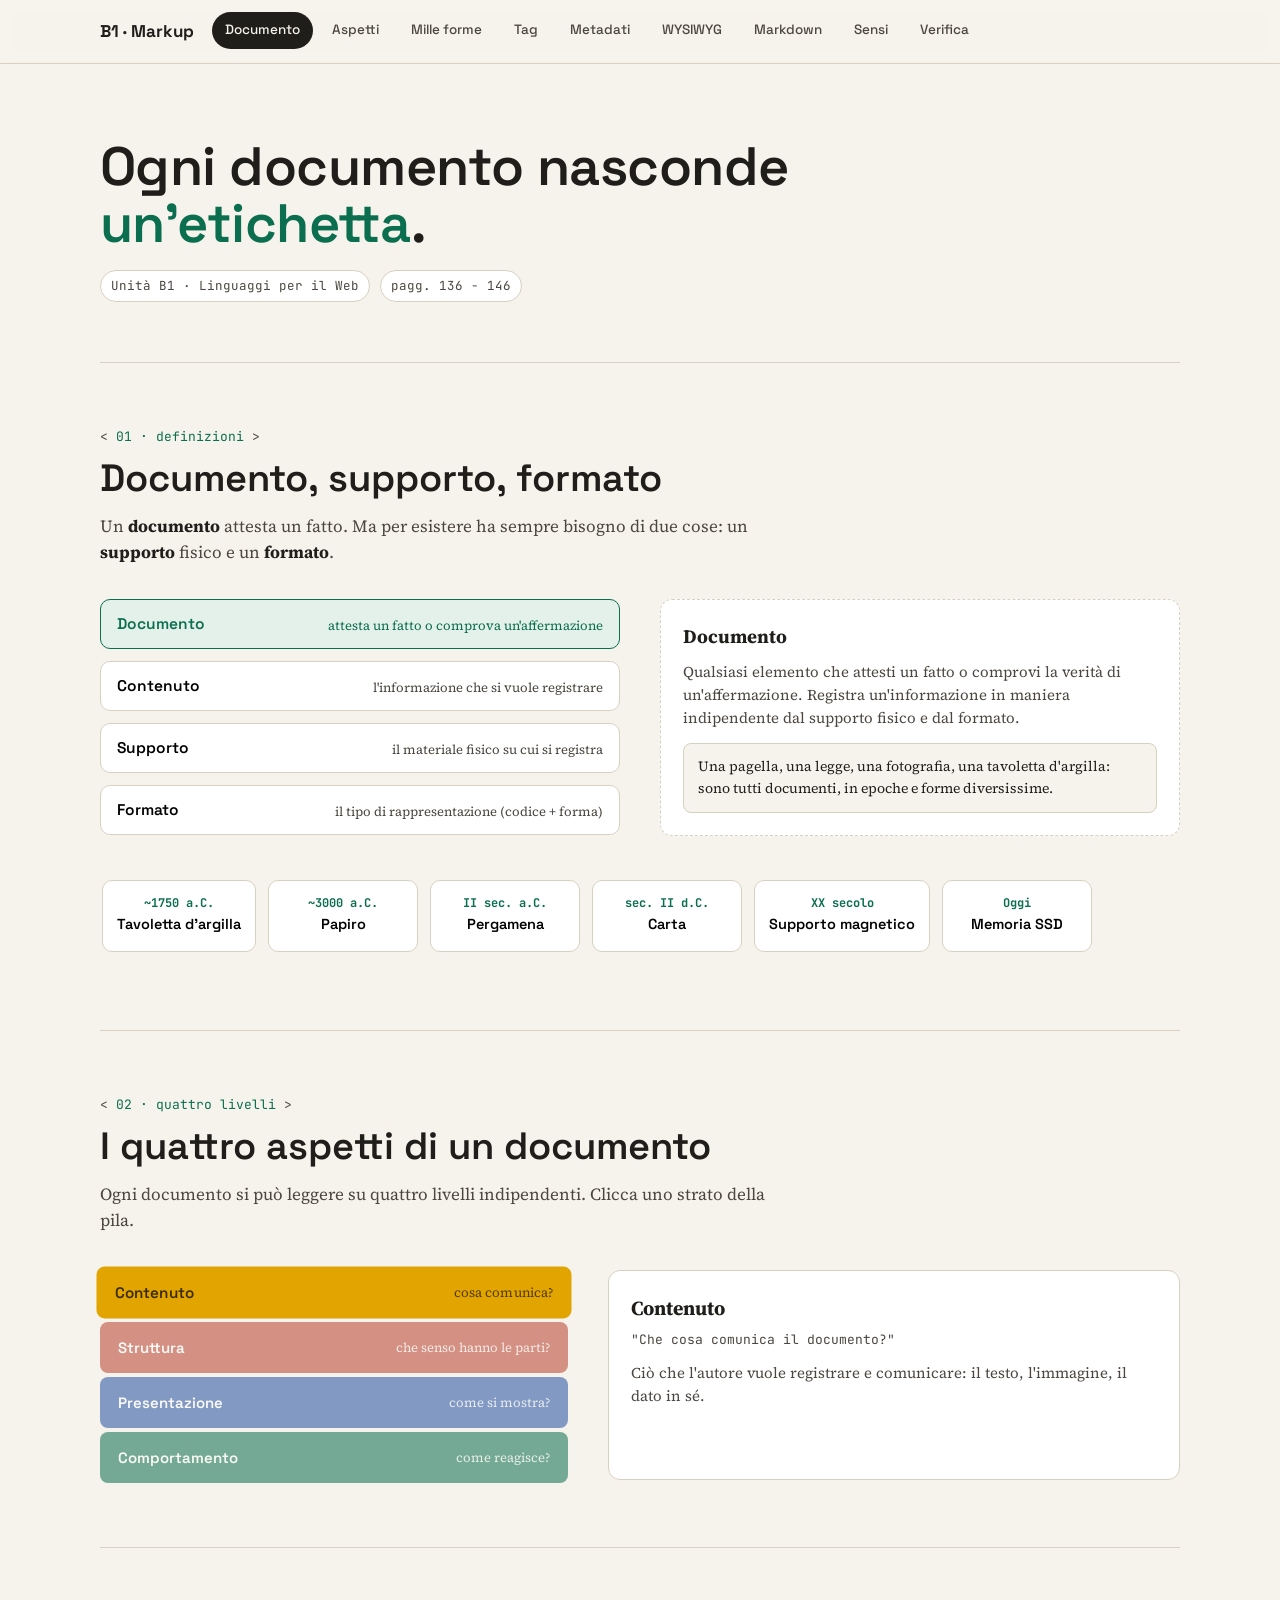
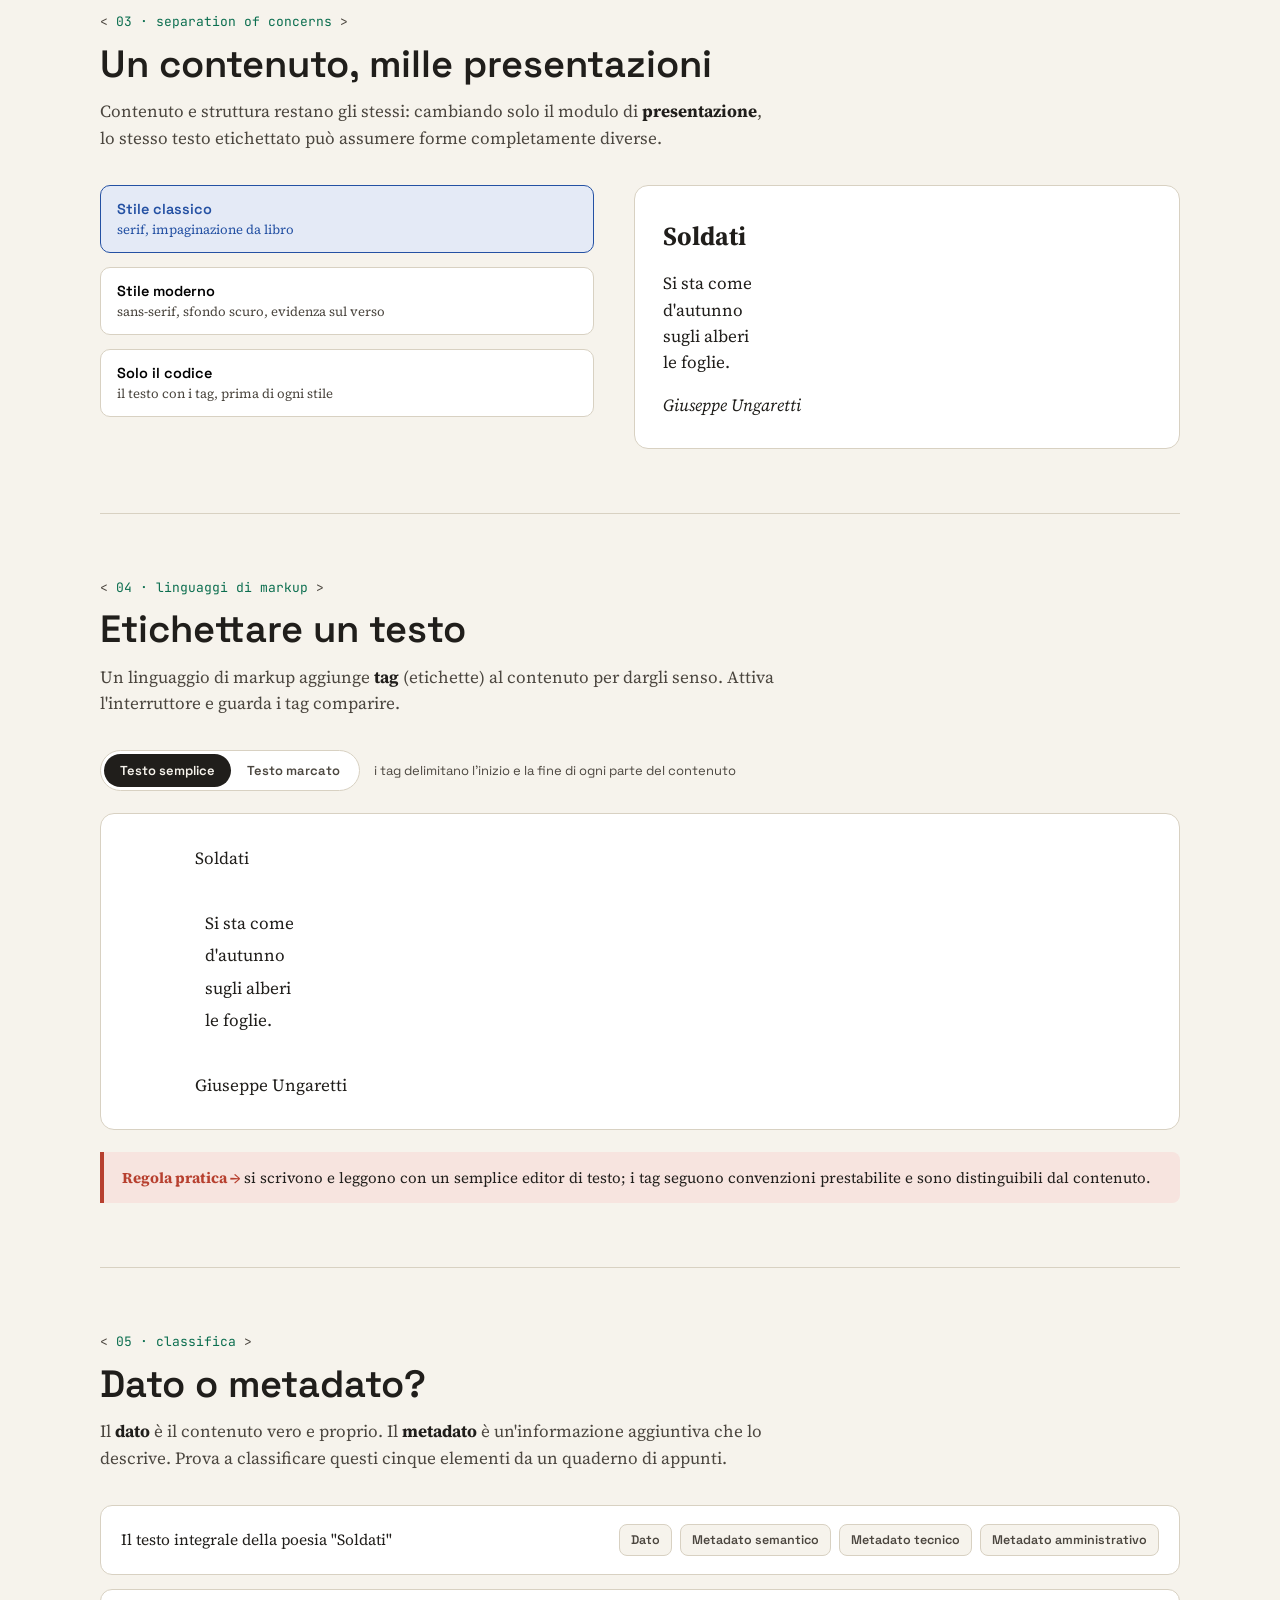
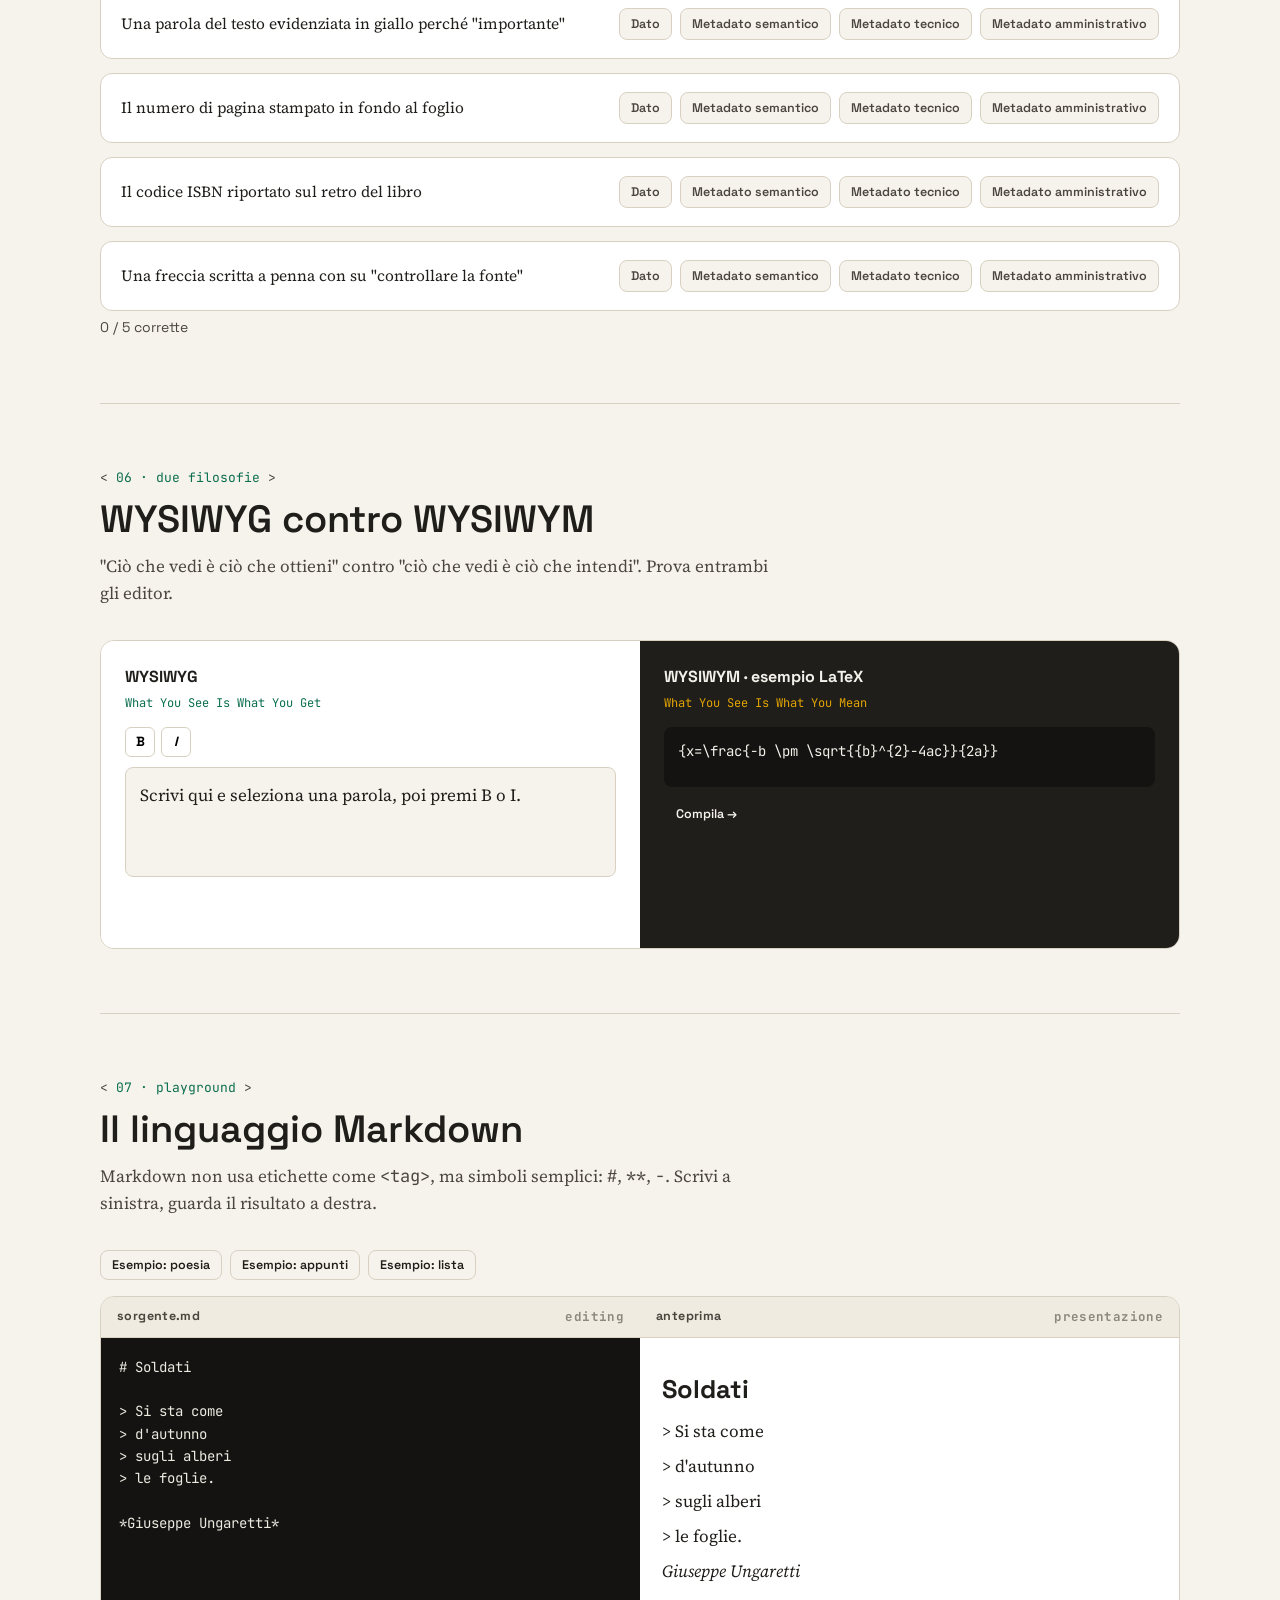
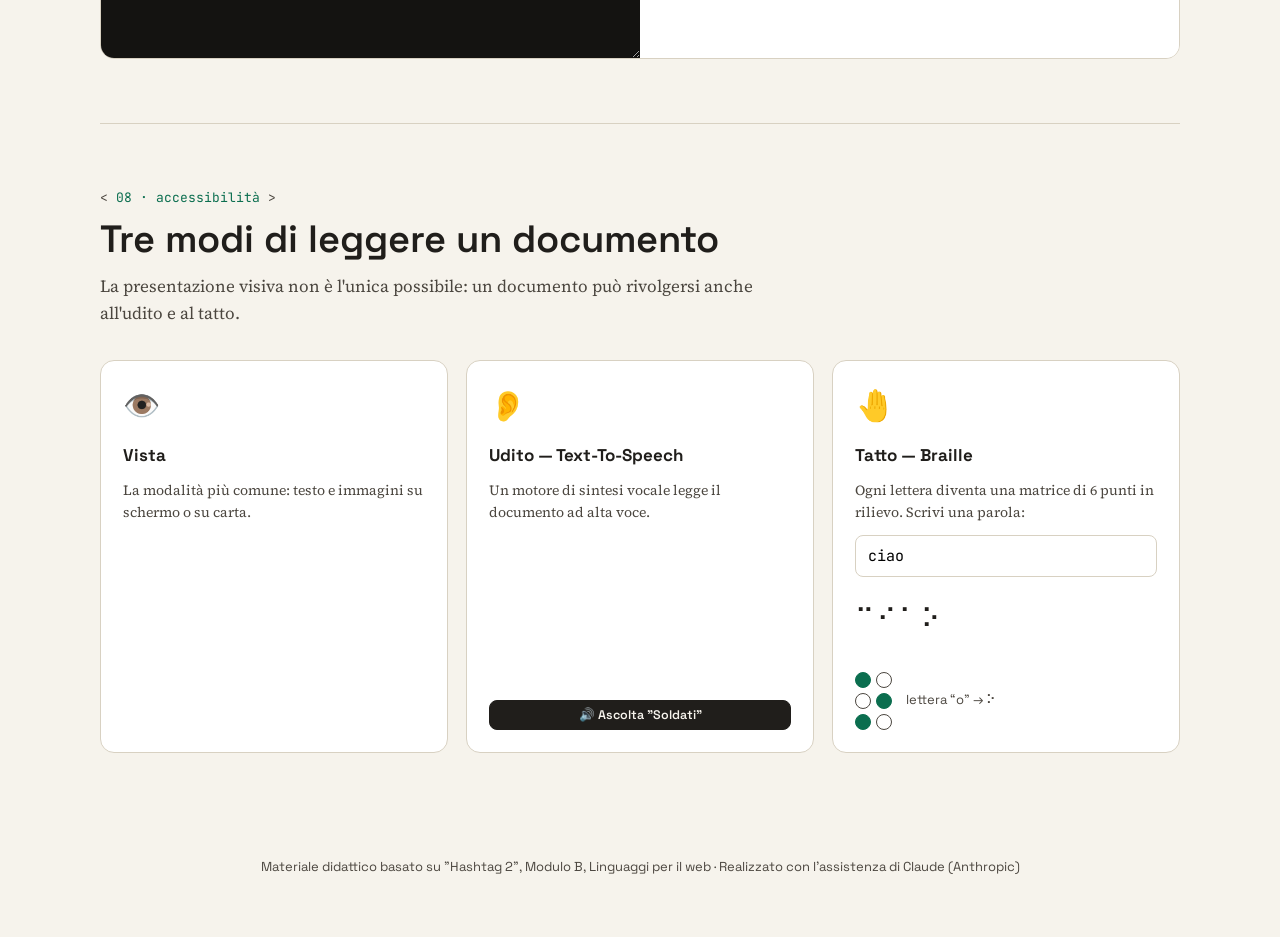
==== 01-documentiMarkup.html @ bb42d09e "Aggiunto index e pagina 2 di Francesca" ====
<!DOCTYPE html>
<html lang="it">

<head>
  <meta charset="UTF-8">
  <meta name="viewport" content="width=device-width, initial-scale=1">
  <title>Documenti e linguaggi di markup — Unità B1</title>
  <meta name="description" content="Percorso interattivo su documento, formato, markup, metadati e Markdown">
  <link rel="preconnect" href="https://fonts.googleapis.com">
  <link rel="preconnect" href="https://fonts.gstatic.com" crossorigin>
  <link
    href="https://fonts.googleapis.com/css2?family=Space+Grotesk:wght@400;500;600;700&family=Source+Serif+4:opsz,wght@8..60,400;8..60,500;8..60,600&family=JetBrains+Mono:wght@400;500;600;700&display=swap"
    rel="stylesheet">
  <style>
    :root {
      --paper: #F6F3EC;
      --paper-2: #EFEBE0;
      --ink: #201E1B;
      --ink-soft: #4B463F;
      --line: #D8D1C2;
      --tag: #0B6E4F;
      --tag-soft: #E4F0EA;
      --amber: #E2A400;
      --amber-soft: #FBF0CE;
      --brick: #B7402F;
      --brick-soft: #F7E4DF;
      --blue: #2451A3;
      --blue-soft: #E4EAF6;
      --radius: 10px;
      --serif: "Source Serif 4", Georgia, serif;
      --sans: "Space Grotesk", "Helvetica Neue", Arial, sans-serif;
      --mono: "JetBrains Mono", "Fira Code", ui-monospace, monospace;
    }

    * {
      box-sizing: border-box
    }

    html {
      scroll-behavior: smooth;
      scroll-padding-top: 76px
    }

    @media (prefers-reduced-motion: reduce) {
      html {
        scroll-behavior: auto
      }

      * {
        animation-duration: .001ms !important;
        transition-duration: .001ms !important
      }
    }

    body {
      margin: 0;
      background: var(--paper);
      color: var(--ink);
      font-family: var(--serif);
      font-size: 17px;
      line-height: 1.55;
      -webkit-font-smoothing: antialiased;
    }

    ::selection {
      background: var(--amber-soft);
      color: var(--ink)
    }

    a {
      color: var(--tag)
    }

    h1,
    h2,
    h3,
    .sans {
      font-family: var(--sans)
    }

    code,
    .mono,
    .tagchip {
      font-family: var(--mono)
    }

    img {
      max-width: 100%
    }

    .skip-link {
      position: absolute;
      left: -999px;
      top: 0;
      background: var(--ink);
      color: var(--paper);
      padding: 10px 16px;
      z-index: 200
    }

    .skip-link:focus {
      left: 8px;
      top: 8px
    }

    :focus-visible {
      outline: 3px solid var(--tag);
      outline-offset: 2px
    }

    /* ---------- TOPBAR ---------- */
    header.top {
      position: sticky;
      top: 0;
      z-index: 100;
      background: rgba(246, 243, 236, .92);
      backdrop-filter: blur(6px);
      border-bottom: 1px solid var(--line);
    }

    .top-inner {
      max-width: 1120px;
      margin: 0 auto;
      padding: 12px 20px;
      display: flex;
      align-items: center;
      gap: 18px;
    }

    .brand {
      font-family: var(--sans);
      font-weight: 700;
      font-size: 17px;
      display: flex;
      align-items: center;
      gap: 8px;
      white-space: nowrap;
      color: var(--ink);
      text-decoration: none;
    }

    .brand .brk {
      color: var(--tag);
      font-family: var(--mono)
    }

    nav.pillnav {
      display: flex;
      gap: 6px;
      overflow-x: auto;
      scrollbar-width: none;
      padding-bottom: 2px
    }

    nav.pillnav::-webkit-scrollbar {
      display: none
    }

    nav.pillnav a {
      font-family: var(--sans);
      font-size: 13.5px;
      font-weight: 500;
      text-decoration: none;
      color: var(--ink-soft);
      padding: 7px 12px;
      border-radius: 999px;
      white-space: nowrap;
      border: 1px solid transparent;
      transition: background .15s, color .15s, border-color .15s;
    }

    nav.pillnav a:hover {
      background: var(--paper-2)
    }

    nav.pillnav a.active {
      background: var(--ink);
      color: var(--paper)
    }

    /* ---------- LAYOUT ---------- */
    main {
      max-width: 1120px;
      margin: 0 auto;
      padding: 0 20px
    }

    section {
      padding: 64px 0;
      border-bottom: 1px solid var(--line)
    }

    section:last-of-type {
      border-bottom: none
    }

    .section-head {
      max-width: 680px;
      margin-bottom: 34px
    }

    .kicker {
      font-family: var(--mono);
      font-size: 13px;
      color: var(--tag);
      display: flex;
      align-items: center;
      gap: 8px;
      margin-bottom: 10px;
    }

    .kicker::before {
      content: "<";
      color: var(--ink-soft)
    }

    .kicker::after {
      content: ">";
      color: var(--ink-soft)
    }

    h2 {
      font-size: clamp(28px, 4vw, 38px);
      margin: 0 0 12px;
      line-height: 1.15;
      font-weight: 600
    }

    .lead {
      font-size: 17px;
      color: var(--ink-soft);
      margin: 0
    }

    .lead strong {
      color: var(--ink)
    }

    /* ---------- HERO ---------- */
    .hero {
      padding: 74px 0 60px;
      position: relative
    }

    .hero-grid {
      display: grid;
      grid-template-columns: 3.15fr .85fr;
      gap: 44px;
      align-items: center
    }

    @media (max-width:860px) {
      .hero-grid {
        grid-template-columns: 1fr
      }
    }

    .hero h1 {
      font-size: clamp(34px, 5.4vw, 54px);
      line-height: 1.06;
      margin: 0 0 18px;
      font-weight: 600;
      letter-spacing: -.01em;
    }

    .hero h1 .accent {
      color: var(--tag)
    }

    .hero p.sub {
      font-size: 18px;
      color: var(--ink-soft);
      max-width: 46ch;
      margin: 0 0 26px
    }

    .hero .meta {
      display: flex;
      gap: 10px;
      flex-wrap: wrap;
      font-family: var(--mono);
      font-size: 12.5px;
      color: var(--ink-soft)
    }

    .hero .meta span {
      border: 1px solid var(--line);
      padding: 5px 10px;
      border-radius: 999px;
      background: #fff
    }

    .tagviz {
      background: var(--ink);
      border-radius: 16px;
      padding: 26px 24px;
      color: #F4F1EA;
      font-family: var(--mono);
      font-size: 14.5px;
      box-shadow: 0 18px 40px -22px rgba(20, 18, 15, .55);
    }

    .tagviz .win {
      display: flex;
      gap: 6px;
      margin-bottom: 16px
    }

    .tagviz .win i {
      width: 10px;
      height: 10px;
      border-radius: 50%;
      display: block;
      background: #5b564c
    }

    .tagviz pre {
      margin: 0;
      white-space: pre-wrap;
      line-height: 1.7
    }

    .tagviz .t {
      color: #7FD4A8
    }

    .tagviz .a {
      color: #E8C46A
    }

    .tagviz .s {
      color: #F4F1EA
    }

    .tagviz .c {
      color: #8FAEE0
    }

    /* ---------- CARD BASICS ---------- */
    .card {
      background: #fff;
      border: 1px solid var(--line);
      border-radius: var(--radius);
      padding: 20px;
    }

    .btn {
      font-family: var(--sans);
      font-weight: 600;
      font-size: 14px;
      cursor: pointer;
      border: 1px solid var(--ink);
      background: var(--ink);
      color: var(--paper);
      padding: 9px 16px;
      border-radius: 8px;
      transition: transform .12s, background .15s;
    }

    .btn:hover {
      background: #3a352d
    }

    .btn:active {
      transform: translateY(1px)
    }

    .btn.ghost {
      background: transparent;
      color: var(--ink);
      border-color: var(--line)
    }

    .btn.ghost:hover {
      border-color: var(--ink)
    }

    .btn.small {
      padding: 6px 11px;
      font-size: 12.5px
    }

    .btn[disabled] {
      opacity: .45;
      cursor: default
    }

    .pill-toggle {
      display: inline-flex;
      border: 1px solid var(--line);
      border-radius: 999px;
      padding: 3px;
      background: #fff
    }

    .pill-toggle button {
      font-family: var(--sans);
      font-weight: 600;
      font-size: 13px;
      border: none;
      background: transparent;
      padding: 8px 16px;
      border-radius: 999px;
      cursor: pointer;
      color: var(--ink-soft);
    }

    .pill-toggle button.active {
      background: var(--ink);
      color: var(--paper)
    }

    .tagchip {
      display: inline-block;
      font-size: 12.5px;
      padding: 2px 7px;
      border-radius: 5px;
      background: var(--tag-soft);
      color: var(--tag);
      font-weight: 600;
      border: 1px solid #cdeada;
    }

    .note-callout {
      border-left: 4px solid var(--brick);
      background: var(--brick-soft);
      padding: 14px 18px;
      border-radius: 0 8px 8px 0;
      font-size: 15px;
    }

    .note-callout strong {
      color: var(--brick)
    }

    /* ===================== SEZIONE 1: documento ===================== */
    .doc-diagram {
      display: grid;
      grid-template-columns: 1fr 1fr;
      gap: 40px;
      align-items: start
    }

    @media (max-width:800px) {
      .doc-diagram {
        grid-template-columns: 1fr
      }
    }

    .doc-nodes {
      display: flex;
      flex-direction: column;
      gap: 12px
    }

    .doc-node {
      text-align: left;
      width: 100%;
      cursor: pointer;
      font-family: var(--sans);
      font-weight: 600;
      font-size: 15.5px;
      border: 1.5px solid var(--line);
      background: #fff;
      border-radius: 10px;
      padding: 14px 16px;
      display: flex;
      align-items: center;
      justify-content: space-between;
      transition: border-color .15s, background .15s;
    }

    .doc-node:hover {
      border-color: var(--ink)
    }

    .doc-node.active {
      border-color: var(--tag);
      background: var(--tag-soft);
      color: var(--tag)
    }

    .doc-node small {
      display: block;
      font-family: var(--serif);
      font-weight: 400;
      color: var(--ink-soft);
      font-size: 13px;
      margin-top: 3px
    }

    .doc-node.active small {
      color: var(--tag)
    }

    .doc-detail {
      border: 1px dashed var(--line);
      border-radius: 12px;
      padding: 22px;
      min-height: 230px;
      background: #fff;
    }

    .doc-detail h4 {
      margin: 0 0 8px;
      font-size: 19px
    }

    .doc-detail p {
      margin: 0 0 10px;
      color: var(--ink-soft);
      font-size: 15px
    }

    .doc-detail .example {
      margin-top: 14px;
      padding: 12px 14px;
      background: var(--paper);
      border-radius: 8px;
      font-size: 14px;
      border: 1px solid var(--line);
    }

    .timeline {
      display: flex;
      gap: 12px;
      overflow-x: auto;
      padding: 6px 2px 14px;
      margin-top: 38px
    }

    .timeline::-webkit-scrollbar {
      height: 6px
    }

    .timeline::-webkit-scrollbar-thumb {
      background: var(--line);
      border-radius: 6px
    }

    .tl-card {
      min-width: 150px;
      flex: 0 0 auto;
      border: 1px solid var(--line);
      border-radius: 10px;
      padding: 14px;
      background: #fff;
      cursor: pointer;
      transition: transform .15s, border-color .15s;
    }

    .tl-card:hover {
      transform: translateY(-3px);
      border-color: var(--tag)
    }

    .tl-card .yr {
      font-family: var(--mono);
      font-size: 12px;
      color: var(--tag);
      font-weight: 700
    }

    .tl-card .nm {
      font-family: var(--sans);
      font-weight: 600;
      font-size: 14.5px;
      margin: 4px 0
    }

    .tl-fact {
      margin-top: 12px;
      padding: 14px 16px;
      border-radius: 8px;
      background: var(--amber-soft);
      font-size: 14.5px;
      display: none;
    }

    .tl-fact.show {
      display: block
    }

    /* ===================== SEZIONE 2: aspetti (cylinder) ===================== */
    .aspects-wrap {
      display: grid;
      grid-template-columns: .9fr 1.1fr;
      gap: 40px;
      align-items: center
    }

    @media (max-width:800px) {
      .aspects-wrap {
        grid-template-columns: 1fr
      }
    }

    .stack {
      display: flex;
      flex-direction: column-reverse;
      gap: 4px
    }

    .layer {
      border: none;
      width: 100%;
      text-align: left;
      cursor: pointer;
      border-radius: 8px;
      padding: 16px 18px;
      font-family: var(--sans);
      font-weight: 600;
      font-size: 15px;
      color: #fff;
      display: flex;
      justify-content: space-between;
      align-items: center;
      transition: filter .15s, transform .15s;
      opacity: .55;
    }

    .layer:hover {
      filter: brightness(1.08)
    }

    .layer.active {
      opacity: 1;
      transform: scale(1.015)
    }

    .layer span.q {
      font-family: var(--serif);
      font-weight: 400;
      font-size: 13px;
      opacity: .85
    }

    .layer[data-l="contenuto"] {
      background: var(--amber);
      color: #3a2c00
    }

    .layer[data-l="struttura"] {
      background: var(--brick)
    }

    .layer[data-l="presentazione"] {
      background: var(--blue)
    }

    .layer[data-l="comportamento"] {
      background: var(--tag)
    }

    .aspect-detail {
      border: 1px solid var(--line);
      border-radius: 12px;
      padding: 22px;
      background: #fff;
      min-height: 210px
    }

    .aspect-detail h4 {
      margin: 0 0 6px;
      font-size: 20px
    }

    .aspect-detail .q-big {
      font-family: var(--mono);
      font-size: 13px;
      color: var(--ink-soft);
      margin-bottom: 10px
    }

    .aspect-detail p {
      color: var(--ink-soft);
      font-size: 15px;
      margin: 0
    }

    /* ===================== SEZIONE 3: una forma, mille presentazioni ===================== */
    .stage {
      display: grid;
      grid-template-columns: .95fr 1.05fr;
      gap: 40px
    }

    @media (max-width:800px) {
      .stage {
        grid-template-columns: 1fr
      }
    }

    .stage-controls {
      display: flex;
      flex-direction: column;
      gap: 14px
    }

    .style-btn {
      text-align: left;
      border: 1.5px solid var(--line);
      background: #fff;
      border-radius: 10px;
      padding: 14px 16px;
      cursor: pointer;
      font-family: var(--sans);
      font-weight: 600;
      font-size: 14.5px;
    }

    .style-btn small {
      display: block;
      font-family: var(--serif);
      font-weight: 400;
      color: var(--ink-soft);
      margin-top: 3px;
      font-size: 13px
    }

    .style-btn.active {
      border-color: var(--blue);
      background: var(--blue-soft);
      color: var(--blue)
    }

    .style-btn.active small {
      color: var(--blue)
    }

    .poem-frame {
      border: 1px solid var(--line);
      border-radius: 14px;
      padding: 30px 28px;
      background: #fff;
      min-height: 260px;
      display: flex;
      flex-direction: column;
      justify-content: center;
      transition: background .25s, color .25s;
    }

    .poem-frame .ttl {
      font-weight: 700;
      margin-bottom: 14px
    }

    .poem-frame .vs {
      margin: 0
    }

    .poem-frame .aut {
      margin-top: 16px;
      font-style: italic
    }

    /* stile classico */
    .pf-classico {
      font-family: var(--serif)
    }

    .pf-classico .ttl {
      font-size: 26px
    }

    .pf-classico .vs {
      font-size: 17px
    }

    /* stile moderno */
    .pf-moderno {
      font-family: var(--sans);
      background: var(--ink) !important;
      color: #F4F1EA
    }

    .pf-moderno .ttl {
      font-size: 15px;
      letter-spacing: .14em;
      color: var(--amber)
    }

    .pf-moderno .vs {
      font-size: 22px;
      font-weight: 500;
      line-height: 1.5
    }

    .pf-moderno .aut {
      color: #b9b3a4;
      font-style: normal;
      font-size: 13px
    }

    /* stile marcato (codice) */
    .pf-codice {
      font-family: var(--mono);
      font-size: 14px;
      background: var(--tag-soft) !important;
      color: var(--ink)
    }

    .pf-codice .tagname {
      color: var(--tag);
      font-weight: 700
    }

    /* ===================== SEZIONE 4: markup ===================== */
    .markup-lab {
      display: grid;
      grid-template-columns: 1fr;
      gap: 22px
    }

    .markup-toolbar {
      display: flex;
      align-items: center;
      gap: 14px;
      flex-wrap: wrap
    }

    .poemtext {
      border: 1px solid var(--line);
      border-radius: 14px;
      padding: 28px 30px;
      background: #fff;
      font-size: 17px
    }

    .poemtext .line {
      padding: 3px 0;
      position: relative
    }

    .poemtext .tagpair {
      color: var(--tag);
      font-family: var(--mono);
      font-size: 13px;
      opacity: 0;
      transition: opacity .2s
    }

    .markup-lab.tagged .poemtext .tagpair {
      opacity: 1
    }

    .poemtext .line-content {
      display: inline
    }

    .hint {
      font-size: 13px;
      color: var(--ink-soft);
      font-family: var(--sans)
    }

    /* ===================== SEZIONE 5: dati/metadati sort ===================== */
    .sort-grid {
      display: grid;
      grid-template-columns: 1fr;
      gap: 14px
    }

    .sort-card {
      border: 1px solid var(--line);
      border-radius: 12px;
      padding: 18px 20px;
      background: #fff;
      display: grid;
      grid-template-columns: 1fr auto;
      gap: 16px;
      align-items: center;
    }

    @media (max-width:680px) {
      .sort-card {
        grid-template-columns: 1fr
      }
    }

    .sort-card .txt {
      font-size: 15.5px
    }

    .sort-card .opts {
      display: flex;
      gap: 8px;
      flex-wrap: wrap
    }

    .opt-btn {
      font-family: var(--sans);
      font-size: 12.5px;
      font-weight: 600;
      border: 1px solid var(--line);
      background: var(--paper);
      padding: 7px 11px;
      border-radius: 8px;
      cursor: pointer;
      color: var(--ink-soft);
    }

    .opt-btn:hover {
      border-color: var(--ink);
      color: var(--ink)
    }

    .sort-card .fb {
      grid-column: 1/-1;
      font-size: 13.5px;
      padding: 10px 12px;
      border-radius: 8px;
      display: none;
      font-family: var(--sans)
    }

    .sort-card .fb.show {
      display: block
    }

    .fb.correct {
      background: var(--tag-soft);
      color: var(--tag)
    }

    .fb.wrong {
      background: var(--brick-soft);
      color: var(--brick)
    }

    .score-line {
      font-family: var(--sans);
      font-size: 14px;
      color: var(--ink-soft);
      margin-top: 6px
    }

    /* ===================== SEZIONE 6: wysiwyg/wysiwym ===================== */
    .compare {
      display: grid;
      grid-template-columns: 1fr 1fr;
      gap: 0;
      border: 1px solid var(--line);
      border-radius: 14px;
      overflow: hidden
    }

    @media (max-width:760px) {
      .compare {
        grid-template-columns: 1fr
      }
    }

    .cmp-col {
      padding: 24px
    }

    .cmp-col.a {
      background: #fff
    }

    .cmp-col.b {
      background: var(--ink);
      color: #F4F1EA
    }

    .cmp-col h4 {
      font-family: var(--sans);
      margin: 0 0 4px;
      font-size: 16px
    }

    .cmp-col .tagline {
      font-family: var(--mono);
      font-size: 12px;
      color: var(--tag);
      margin-bottom: 14px
    }

    .cmp-col.b .tagline {
      color: var(--amber)
    }

    .wysiwyg-box {
      border: 1px solid var(--line);
      border-radius: 8px;
      padding: 14px;
      min-height: 110px;
      background: var(--paper)
    }

    .wysiwyg-toolbar {
      display: flex;
      gap: 6px;
      margin-bottom: 10px
    }

    .wysiwyg-toolbar button {
      width: 30px;
      height: 30px;
      border: 1px solid var(--line);
      background: #fff;
      border-radius: 6px;
      cursor: pointer;
      font-family: var(--sans);
      font-weight: 700
    }

    .latex-src {
      font-family: var(--mono);
      font-size: 14px;
      background: #141311;
      border-radius: 8px;
      padding: 14px;
      color: #F4F1EA;
      min-height: 60px;
    }

    .latex-out {
      margin-top: 14px;
      background: #fff;
      color: var(--ink);
      border-radius: 8px;
      padding: 22px;
      text-align: center;
      font-size: 22px;
      min-height: 64px;
      display: flex;
      align-items: center;
      justify-content: center;
      opacity: 0;
      transition: opacity .3s;
    }

    .latex-out.show {
      opacity: 1
    }

    .frac {
      display: inline-flex;
      flex-direction: column;
      vertical-align: middle;
      text-align: center;
      margin: 0 4px
    }

    .frac .num {
      border-bottom: 1.5px solid var(--ink);
      padding: 0 6px 2px
    }

    .frac .den {
      padding: 2px 6px 0
    }

    /* ===================== SEZIONE 7: markdown playground ===================== */
    .md-lab {
      display: grid;
      grid-template-columns: 1fr 1fr;
      gap: 0;
      border: 1px solid var(--line);
      border-radius: 14px;
      overflow: hidden
    }

    @media (max-width:800px) {
      .md-lab {
        grid-template-columns: 1fr
      }
    }

    .md-pane {
      display: flex;
      flex-direction: column
    }

    .md-pane-head {
      font-family: var(--sans);
      font-size: 12.5px;
      font-weight: 700;
      letter-spacing: .03em;
      padding: 10px 16px;
      border-bottom: 1px solid var(--line);
      background: var(--paper-2);
      color: var(--ink-soft);
      display: flex;
      justify-content: space-between;
      align-items: center;
    }

    #mdInput {
      border: none;
      resize: vertical;
      padding: 18px;
      font-family: var(--mono);
      font-size: 14px;
      line-height: 1.6;
      min-height: 320px;
      flex: 1;
      background: #141311;
      color: #EDEAE1;
      outline: none;
    }

    #mdOutput {
      padding: 20px 22px;
      overflow: auto;
      min-height: 320px;
      background: #fff
    }

    #mdOutput h1,
    #mdOutput h2,
    #mdOutput h3 {
      font-family: var(--sans);
      margin: .5em 0 .3em
    }

    #mdOutput p {
      margin: .5em 0
    }

    #mdOutput code {
      background: var(--tag-soft);
      color: var(--tag);
      padding: 1px 5px;
      border-radius: 4px;
      font-size: .9em
    }

    #mdOutput blockquote {
      border-left: 3px solid var(--amber);
      margin: .6em 0;
      padding: 2px 14px;
      color: var(--ink-soft);
      background: var(--amber-soft)
    }

    #mdOutput ul {
      padding-left: 22px
    }

    #mdOutput hr {
      border: none;
      border-top: 1px solid var(--line);
      margin: 1em 0
    }

    .md-presets {
      display: flex;
      gap: 8px;
      flex-wrap: wrap;
      margin-bottom: 16px
    }

    /* ===================== SEZIONE 8: sensi ===================== */
    .senses {
      display: grid;
      grid-template-columns: repeat(3, 1fr);
      gap: 18px
    }

    @media (max-width:800px) {
      .senses {
        grid-template-columns: 1fr
      }
    }

    .sense-card {
      border: 1px solid var(--line);
      border-radius: 14px;
      padding: 22px;
      background: #fff;
      display: flex;
      flex-direction: column;
      gap: 12px
    }

    .sense-card .icon {
      font-size: 30px
    }

    .sense-card h4 {
      margin: 0;
      font-family: var(--sans);
      font-size: 17px
    }

    .sense-card p {
      margin: 0;
      color: var(--ink-soft);
      font-size: 14px;
      flex: 1
    }

    #brailleInput {
      width: 100%;
      padding: 10px 12px;
      border: 1px solid var(--line);
      border-radius: 8px;
      font-family: var(--mono);
      font-size: 15px
    }

    .braille-out {
      font-size: 26px;
      letter-spacing: 3px;
      padding: 10px 0;
      min-height: 40px;
      word-break: break-all
    }

    .dotgrid {
      display: inline-grid;
      grid-template-columns: repeat(2, 16px);
      grid-template-rows: repeat(3, 16px);
      gap: 5px;
      vertical-align: middle
    }

    .dotgrid i {
      width: 16px;
      height: 16px;
      border-radius: 50%;
      border: 1.5px solid var(--ink-soft);
      display: block
    }

    .dotgrid i.on {
      background: var(--tag);
      border-color: var(--tag)
    }

    .braille-letterbox {
      display: flex;
      align-items: center;
      gap: 14px;
      margin-top: 10px;
      font-family: var(--sans);
      font-size: 13px;
      color: var(--ink-soft)
    }

    /* ===================== QUIZ ===================== */
    .quiz-card {
      border: 1px solid var(--line);
      border-radius: 12px;
      padding: 20px 22px;
      background: #fff;
      margin-bottom: 14px
    }

    .quiz-q {
      font-family: var(--sans);
      font-weight: 600;
      font-size: 15.5px;
      margin-bottom: 12px
    }

    .quiz-opts {
      display: flex;
      flex-direction: column;
      gap: 8px
    }

    .quiz-opt {
      text-align: left;
      border: 1px solid var(--line);
      background: var(--paper);
      border-radius: 8px;
      padding: 10px 14px;
      cursor: pointer;
      font-family: var(--serif);
      font-size: 15px;
    }

    .quiz-opt.correct {
      border-color: var(--tag);
      background: var(--tag-soft);
      color: var(--tag)
    }

    .quiz-opt.wrong {
      border-color: var(--brick);
      background: var(--brick-soft);
      color: var(--brick)
    }

    .quiz-opt[disabled] {
      cursor: default
    }

    .quiz-result {
      font-family: var(--sans);
      font-weight: 600;
      text-align: center;
      padding: 20px;
      font-size: 17px
    }

    footer {
      padding: 40px 20px 60px;
      text-align: center;
      font-family: var(--sans);
      font-size: 13px;
      color: var(--ink-soft)
    }

    footer a {
      color: var(--ink-soft)
    }

    .two-col-note {
      display: grid;
      grid-template-columns: 1fr 1fr;
      gap: 16px;
      margin-top: 20px
    }

    @media (max-width:700px) {
      .two-col-note {
        grid-template-columns: 1fr
      }
    }
  </style>
</head>

<body>
  <a href="#main" class="skip-link">Vai al contenuto</a>

  <header class="top">
    <div class="top-inner">
      <a class="brand" href="#top"> B1 · Markup</a>
      <nav class="pillnav" id="pillnav" aria-label="Sezioni">
        <a href="#documento">Documento</a>
        <a href="#aspetti">Aspetti</a>
        <a href="#forme">Mille forme</a>
        <a href="#tag">Tag</a>
        <a href="#metadati">Metadati</a>
        <a href="#wysiwyg">WYSIWYG</a>
        <a href="#markdown">Markdown</a>
        <a href="#sensi">Sensi</a>
        <a href="#verifica">Verifica</a>
      </nav>
    </div>
  </header>

  <main id="main">

    <!-- HERO -->
    <section class="hero" id="top">
      <div class="hero-grid">
        <div>
          <h1>Ogni documento nasconde <span class="accent">un'etichetta</span>.</h1>
          <div class="meta">
            <span>Unità B1 · Linguaggi per il Web</span>
            <span>pagg. 136 - 146</span>
          </div>
        </div>
    </section>

    <!-- 1. DOCUMENTO -->
    <section id="documento">
      <div class="section-head">
        <div class="kicker">01 · definizioni</div>
        <h2>Documento, supporto, formato</h2>
        <p class="lead">Un <strong>documento</strong> attesta un fatto. Ma per esistere ha sempre bisogno di due cose:
          un <strong>supporto</strong> fisico e un <strong>formato</strong>. </p>
      </div>

      <div class="doc-diagram">
        <div class="doc-nodes" role="tablist" aria-label="Elementi del documento">
          <button class="doc-node active" data-doc="documento" role="tab" aria-selected="true">Documento
            <small>attesta un fatto o comprova un'affermazione</small></button>
          <button class="doc-node" data-doc="contenuto" role="tab" aria-selected="false">Contenuto
            <small>l'informazione che si vuole registrare</small></button>
          <button class="doc-node" data-doc="supporto" role="tab" aria-selected="false">Supporto
            <small>il materiale fisico su cui si registra</small></button>
          <button class="doc-node" data-doc="formato" role="tab" aria-selected="false">Formato
            <small>il tipo di rappresentazione (codice + forma)</small></button>
        </div>
        <div class="doc-detail" id="docDetail" aria-live="polite">
          <!-- riempito via JS -->
        </div>
      </div>

      <div class="timeline" id="timeline" aria-label="Storia dei supporti documentali"></div>
      <div class="tl-fact" id="tlFact"></div>
    </section>

    <!-- 2. ASPETTI -->
    <section id="aspetti">
      <div class="section-head">
        <div class="kicker">02 · quattro livelli</div>
        <h2>I quattro aspetti di un documento</h2>
        <p class="lead">Ogni documento si può leggere su quattro livelli indipendenti. Clicca uno strato della pila.</p>
      </div>
      <div class="aspects-wrap">
        <div class="stack" role="tablist" aria-label="Aspetti del documento">
          <button class="layer" data-l="comportamento" role="tab">Comportamento <span class="q">come
              reagisce?</span></button>
          <button class="layer" data-l="presentazione" role="tab">Presentazione <span class="q">come si
              mostra?</span></button>
          <button class="layer" data-l="struttura" role="tab">Struttura <span class="q">che senso hanno le
              parti?</span></button>
          <button class="layer active" data-l="contenuto" role="tab">Contenuto <span class="q">cosa
              comunica?</span></button>
        </div>
        <div class="aspect-detail" id="aspectDetail" aria-live="polite"></div>
      </div>
    </section>

    <!-- 3. UNA FORMA, MILLE PRESENTAZIONI -->
    <section id="forme">
      <div class="section-head">
        <div class="kicker">03 · separation of concerns</div>
        <h2>Un contenuto, mille presentazioni</h2>
        <p class="lead">Contenuto e struttura restano gli stessi: cambiando solo il modulo di
          <strong>presentazione</strong>, lo stesso testo etichettato può assumere forme completamente diverse.
        </p>
      </div>
      <div class="stage">
        <div class="stage-controls">
          <button class="style-btn active" data-style="classico">Stile classico<small>serif, impaginazione da
              libro</small></button>
          <button class="style-btn" data-style="moderno">Stile moderno<small>sans-serif, sfondo scuro, evidenza sul
              verso</small></button>
          <button class="style-btn" data-style="codice">Solo il codice<small>il testo con i tag, prima di ogni
              stile</small></button>
        </div>
        <div class="poem-frame pf-classico" id="poemFrame">
          <div class="ttl">Soldati</div>
          <p class="vs">Si sta come<br>d'autunno<br>sugli alberi<br>le foglie.</p>
          <div class="aut">Giuseppe Ungaretti</div>
        </div>
      </div>
    </section>

    <!-- 4. TAG -->
    <section id="tag">
      <div class="section-head">
        <div class="kicker">04 · linguaggi di markup</div>
        <h2>Etichettare un testo</h2>
        <p class="lead">Un linguaggio di markup aggiunge <strong>tag</strong> (etichette) al contenuto per dargli senso.
          Attiva l'interruttore e guarda i tag comparire.</p>
      </div>
      <div class="markup-lab" id="markupLab">
        <div class="markup-toolbar">
          <div class="pill-toggle">
            <button id="btnPlain" class="active">Testo semplice</button>
            <button id="btnTagged">Testo marcato</button>
          </div>
          <span class="hint">i tag delimitano l'inizio e la fine di ogni parte del contenuto</span>
        </div>
        <div class="poemtext">
          <div class="line"><span class="tagpair">&lt;titolo&gt;</span><span class="line-content">Soldati</span><span
              class="tagpair">&lt;/titolo&gt;</span></div>
          <div class="line"><span class="tagpair">&lt;testo&gt;</span></div>
          <div class="line" style="padding-left:18px"><span class="tagpair">&lt;verso&gt;</span><span
              class="line-content">Si sta come</span><span class="tagpair">&lt;/verso&gt;</span></div>
          <div class="line" style="padding-left:18px"><span class="tagpair">&lt;verso&gt;</span><span
              class="line-content">d'autunno</span><span class="tagpair">&lt;/verso&gt;</span></div>
          <div class="line" style="padding-left:18px"><span class="tagpair">&lt;verso&gt;</span><span
              class="line-content">sugli alberi</span><span class="tagpair">&lt;/verso&gt;</span></div>
          <div class="line" style="padding-left:18px"><span class="tagpair">&lt;verso&gt;</span><span
              class="line-content">le foglie.</span><span class="tagpair">&lt;/verso&gt;</span></div>
          <div class="line"><span class="tagpair">&lt;/testo&gt;</span></div>
          <div class="line"><span class="tagpair">&lt;autore&gt;</span><span class="line-content">Giuseppe
              Ungaretti</span><span class="tagpair">&lt;/autore&gt;</span></div>
        </div>
      </div>
      <div class="note-callout" style="margin-top:22px">
        <strong>Regola pratica →</strong> si scrivono e leggono con un semplice editor di testo; i tag seguono
        convenzioni prestabilite e sono distinguibili dal contenuto.
      </div>
    </section>

    <!-- 5. DATI E METADATI -->
    <section id="metadati">
      <div class="section-head">
        <div class="kicker">05 · classifica</div>
        <h2>Dato o metadato?</h2>
        <p class="lead">Il <strong>dato</strong> è il contenuto vero e proprio. Il <strong>metadato</strong> è
          un'informazione aggiuntiva che lo descrive. Prova a classificare questi cinque elementi da un quaderno di
          appunti.</p>
      </div>
      <div class="sort-grid" id="sortGrid"></div>
      <div class="score-line" id="scoreLine">0 / 5 corrette</div>
    </section>

    <!-- 6. WYSIWYG vs WYSIWYM -->
    <section id="wysiwyg">
      <div class="section-head">
        <div class="kicker">06 · due filosofie</div>
        <h2>WYSIWYG contro WYSIWYM</h2>
        <p class="lead">"Ciò che vedi è ciò che ottieni" contro "ciò che vedi è ciò che intendi". Prova entrambi gli
          editor.</p>
      </div>
      <div class="compare">
        <div class="cmp-col a">
          <h4>WYSIWYG</h4>
          <div class="tagline">What You See Is What You Get</div>
          <div class="wysiwyg-toolbar">
            <button id="wgBold"><b>B</b></button>
            <button id="wgItalic"><i>I</i></button>
          </div>
          <div class="wysiwyg-box" id="wgBox" contenteditable="true">Scrivi qui e seleziona una parola, poi premi B o I.
          </div>
        </div>
        <div class="cmp-col b">
          <h4>WYSIWYM · esempio LaTeX</h4>
          <div class="tagline">What You See Is What You Mean</div>
          <div class="latex-src">{x=\frac&#123;-b \pm
            \sqrt&#123;&#123;b&#125;^&#123;2&#125;-4ac&#125;&#125;&#123;2a&#125;}</div>
          <div style="margin-top:12px"><button class="btn small" id="btnCompile">Compila →</button></div>
          <div class="latex-out" id="latexOut">
            x = −b ± <span class="frac"><span class="num">√(b²−4ac)</span></span> ⁄ 2a
          </div>
        </div>
      </div>
    </section>

    <!-- 7. MARKDOWN -->
    <section id="markdown">
      <div class="section-head">
        <div class="kicker">07 · playground</div>
        <h2>Il linguaggio Markdown</h2>
        <p class="lead">Markdown non usa etichette come <code>&lt;tag&gt;</code>, ma simboli semplici: <code>#</code>,
          <code>**</code>, <code>-</code>. Scrivi a sinistra, guarda il risultato a destra.
        </p>
      </div>
      <div class="md-presets">
        <button class="btn small ghost" data-preset="poesia">Esempio: poesia</button>
        <button class="btn small ghost" data-preset="appunti">Esempio: appunti</button>
        <button class="btn small ghost" data-preset="lista">Esempio: lista</button>
      </div>
      <div class="md-lab">
        <div class="md-pane">
          <div class="md-pane-head"><span>sorgente.md</span><span class="mono" style="opacity:.6">editing</span></div>
          <textarea id="mdInput" spellcheck="false"></textarea>
        </div>
        <div class="md-pane">
          <div class="md-pane-head"><span>anteprima</span><span class="mono" style="opacity:.6">presentazione</span>
          </div>
          <div id="mdOutput"></div>
        </div>
      </div>
    </section>

    <!-- 8. SENSI -->
    <section id="sensi">
      <div class="section-head">
        <div class="kicker">08 · accessibilità</div>
        <h2>Tre modi di leggere un documento</h2>
        <p class="lead">La presentazione visiva non è l'unica possibile: un documento può rivolgersi anche all'udito e
          al tatto.</p>
      </div>
      <div class="senses">
        <div class="sense-card">
          <div class="icon">👁️</div>
          <h4>Vista</h4>
          <p>La modalità più comune: testo e immagini su schermo o su carta.</p>
        </div>
        <div class="sense-card">
          <div class="icon">👂</div>
          <h4>Udito — Text‑To‑Speech</h4>
          <p>Un motore di sintesi vocale legge il documento ad alta voce.</p>
          <button class="btn small" id="btnSpeak">🔊 Ascolta "Soldati"</button>
        </div>
        <div class="sense-card">
          <div class="icon">🤚</div>
          <h4>Tatto — Braille</h4>
          <p>Ogni lettera diventa una matrice di 6 punti in rilievo. Scrivi una parola:</p>
          <input id="brailleInput" type="text" maxlength="14" placeholder="es. ciao" value="ciao">
          <div class="braille-out" id="brailleOut" aria-hidden="true"></div>
          <div class="braille-letterbox">
            <div class="dotgrid" id="dotgrid"></div>
            <span id="dotLetterLabel">ultima lettera</span>
          </div>
        </div>
      </div>
    </section>

  </main>

  <footer>
    Materiale didattico basato su "Hashtag 2", Modulo B, Linguaggi per il web · Realizzato con l'assistenza di Claude
    (Anthropic)
  </footer>

  <script>
    /* ============ NAV ACTIVE STATE ============ */
    (function () {
      const links = document.querySelectorAll('#pillnav a');
      const sections = [...links].map(l => document.querySelector(l.getAttribute('href')));
      const io = new IntersectionObserver((entries) => {
        entries.forEach(e => {
          if (e.isIntersecting) {
            const id = '#' + e.target.id;
            links.forEach(l => l.classList.toggle('active', l.getAttribute('href') === id));
          }
        });
      }, { rootMargin: '-40% 0px -55% 0px' });
      sections.forEach(s => s && io.observe(s));
    })();

    /* ============ SEZIONE 1: DOCUMENTO ============ */
    (function () {
      const data = {
        documento: {
          title: 'Documento',
          body: "Qualsiasi elemento che attesti un fatto o comprovi la verità di un'affermazione. Registra un'informazione in maniera indipendente dal supporto fisico e dal formato.",
          example: 'Una pagella, una legge, una fotografia, una tavoletta d\'argilla: sono tutti documenti, in epoche e forme diversissime.'
        },
        contenuto: {
          title: 'Contenuto',
          body: "L'informazione che il documento porta con sé: testo, immagine, suono. È indipendente da come viene registrata.",
          example: "Il voto \"7\" in una pagella è contenuto, qualunque sia il modo in cui viene scritto."
        },
        supporto: {
          title: 'Supporto',
          body: "Il materiale fisico, possibilmente durevole, sul quale si registra l'informazione: può essere estratta in un secondo momento.",
          example: "Pietra, argilla, papiro, carta, un disco magnetico, una memoria SSD."
        },
        formato: {
          title: 'Formato',
          body: "L'insieme di meta‑informazioni utili a comprendere il significato del documento: riguarda sia il codice simbolico sia lo stile/forma.",
          example: "Lo stesso anno può essere scritto \"1754\" (decimale) o \"MDCCLIV\" (romano): cambia il formato, non il contenuto."
        }
      };
      const nodes = document.querySelectorAll('.doc-node');
      const detail = document.getElementById('docDetail');
      function render(key) {
        const d = data[key];
        detail.innerHTML = `<h4>${d.title}</h4><p>${d.body}</p><div class="example">${d.example}</div>`;
      }
      nodes.forEach(n => {
        n.addEventListener('click', () => {
          nodes.forEach(x => { x.classList.remove('active'); x.setAttribute('aria-selected', 'false') });
          n.classList.add('active'); n.setAttribute('aria-selected', 'true');
          render(n.dataset.doc);
        });
      });
      render('documento');

      const timelineData = [
        { yr: '~1750 a.C.', nm: 'Tavoletta d\'argilla', fact: 'Il Codice di Hammurabi è inciso su argilla: una delle più antiche raccolte di leggi mai trovate.' },
        { yr: '~3000 a.C.', nm: 'Papiro', fact: 'Realizzato dal midollo della pianta omonima, ha permesso ai documenti egizi di arrivare fino a noi.' },
        { yr: 'II sec. a.C.', nm: 'Pergamena', fact: 'Pelle animale trattata: più resistente del papiro, nata (secondo la leggenda) a Pergamo.' },
        { yr: 'sec. II d.C.', nm: 'Carta', fact: 'Inventata in Cina, diventa il supporto documentale dominante per quasi due millenni.' },
        { yr: 'XX secolo', nm: 'Supporto magnetico', fact: 'Nastri e dischi registrano informazioni tramite magnetizzazione: nasce l\'archiviazione elettronica.' },
        { yr: 'Oggi', nm: 'Memoria SSD', fact: 'Stato solido, nessuna parte meccanica: il supporto documentale più veloce e diffuso oggi.' }
      ];
      const tl = document.getElementById('timeline');
      const fact = document.getElementById('tlFact');
      timelineData.forEach((t, i) => {
        const el = document.createElement('button');
        el.className = 'tl-card';
        el.innerHTML = `<div class="yr">${t.yr}</div><div class="nm">${t.nm}</div>`;
        el.addEventListener('click', () => {
          fact.textContent = t.fact;
          fact.classList.add('show');
        });
        tl.appendChild(el);
      });
    })();

    /* ============ SEZIONE 2: ASPETTI ============ */
    (function () {
      const data = {
        contenuto: { q: '"Che cosa comunica il documento?"', body: 'Ciò che l\'autore vuole registrare e comunicare: il testo, l\'immagine, il dato in sé.' },
        struttura: { q: '"Qual è il significato delle parti che lo compongono?"', body: 'Il senso attribuito a ciascuna parte: un titolo, una didascalia, l\'autore. È l\'aspetto semantico.' },
        presentazione: { q: '"Come si presenta e come viene fruito?"', body: 'Colore, dimensione, font per un testo; volume e timbro per un audio. È lo stile.' },
        comportamento: { q: '"Come reagisce quando l\'utente interagisce con esso?"', body: 'Per esempio un menu che appare al passaggio del mouse, o un inchiostro che cambia colore in base all\'angolazione.' }
      };
      const layers = document.querySelectorAll('.layer');
      const detail = document.getElementById('aspectDetail');
      function render(key) {
        const d = data[key];
        const label = key.charAt(0).toUpperCase() + key.slice(1);
        detail.innerHTML = `<h4>${label}</h4><div class="q-big">${d.q}</div><p>${d.body}</p>`;
      }
      layers.forEach(l => {
        l.addEventListener('click', () => {
          layers.forEach(x => x.classList.remove('active'));
          l.classList.add('active');
          render(l.dataset.l);
        });
      });
      render('contenuto');
    })();

    /* ============ SEZIONE 3: UNA FORMA, MILLE PRESENTAZIONI ============ */
    (function () {
      const btns = document.querySelectorAll('.style-btn');
      const frame = document.getElementById('poemFrame');
      const templates = {
        classico: `<div class="ttl">Soldati</div><p class="vs">Si sta come<br>d'autunno<br>sugli alberi<br>le foglie.</p><div class="aut">Giuseppe Ungaretti</div>`,
        moderno: `<div class="ttl">SOLDATI</div><p class="vs">Si sta come<br>d'autunno<br>sugli alberi<br>le foglie.</p><div class="aut">— Giuseppe Ungaretti</div>`,
        codice: `<div>&lt;titolo&gt;Soldati&lt;/titolo&gt;<br>&lt;testo&gt;<br>&nbsp;&nbsp;&lt;verso&gt;Si sta come&lt;/verso&gt;<br>&nbsp;&nbsp;&lt;verso&gt;d'autunno&lt;/verso&gt;<br>&nbsp;&nbsp;&lt;verso&gt;sugli alberi&lt;/verso&gt;<br>&nbsp;&nbsp;&lt;verso&gt;le foglie.&lt;/verso&gt;<br>&lt;/testo&gt;<br>&lt;autore&gt;Giuseppe Ungaretti&lt;/autore&gt;</div>`
      };
      const classMap = { classico: 'pf-classico', moderno: 'pf-moderno', codice: 'pf-codice' };
      btns.forEach(b => {
        b.addEventListener('click', () => {
          btns.forEach(x => x.classList.remove('active'));
          b.classList.add('active');
          const style = b.dataset.style;
          frame.className = 'poem-frame ' + classMap[style];
          frame.innerHTML = templates[style];
        });
      });
    })();

    /* ============ SEZIONE 4: TAG TOGGLE ============ */
    (function () {
      const lab = document.getElementById('markupLab');
      const bPlain = document.getElementById('btnPlain');
      const bTag = document.getElementById('btnTagged');
      bPlain.addEventListener('click', () => {
        lab.classList.remove('tagged');
        bPlain.classList.add('active'); bTag.classList.remove('active');
      });
      bTag.addEventListener('click', () => {
        lab.classList.add('tagged');
        bTag.classList.add('active'); bPlain.classList.remove('active');
      });
    })();

    /* ============ SEZIONE 5: DATI/METADATI ============ */
    (function () {
      const items = [
        { txt: 'Il testo integrale della poesia "Soldati"', correct: 'dato', explain: 'È il contenuto stesso: l\'informazione che si vuole registrare.' },
        { txt: 'Una parola del testo evidenziata in giallo perché "importante"', correct: 'sem', explain: 'Metadato semantico/strutturale: descrive il significato di una parte del contenuto.' },
        { txt: 'Il numero di pagina stampato in fondo al foglio', correct: 'tec', explain: 'Metadato tecnico: serve a facilitare l\'accesso e la ricerca nel documento.' },
        { txt: 'Il codice ISBN riportato sul retro del libro', correct: 'amm', explain: 'Metadato amministrativo: riguarda catalogazione e reperibilità del documento.' },
        { txt: 'Una freccia scritta a penna con su "controllare la fonte"', correct: 'sem', explain: 'È un\'annotazione che attribuisce un senso aggiuntivo a una parte del testo: metadato semantico/strutturale.' }
      ];
      const opts = [
        { k: 'dato', l: 'Dato' },
        { k: 'sem', l: 'Metadato semantico' },
        { k: 'tec', l: 'Metadato tecnico' },
        { k: 'amm', l: 'Metadato amministrativo' }
      ];
      const grid = document.getElementById('sortGrid');
      const scoreLine = document.getElementById('scoreLine');
      let score = 0, answered = 0;
      items.forEach((item, idx) => {
        const card = document.createElement('div');
        card.className = 'sort-card';
        const optsHtml = opts.map(o => `<button class="opt-btn" data-k="${o.k}">${o.l}</button>`).join('');
        card.innerHTML = `<div class="txt">${item.txt}</div><div class="opts">${optsHtml}</div><div class="fb" data-fb></div>`;
        const fb = card.querySelector('[data-fb]');
        const buttons = card.querySelectorAll('.opt-btn');
        let solved = false;
        buttons.forEach(btn => {
          btn.addEventListener('click', () => {
            if (solved) return;
            const ok = btn.dataset.k === item.correct;
            solved = true; answered++;
            buttons.forEach(b => b.disabled = true);
            if (ok) {
              btn.style.borderColor = 'var(--tag)'; btn.style.background = 'var(--tag-soft)'; btn.style.color = 'var(--tag)';
              fb.className = 'fb show correct';
              fb.textContent = '✓ Esatto — ' + item.explain;
              score++;
            } else {
              btn.style.borderColor = 'var(--brick)'; btn.style.background = 'var(--brick-soft)'; btn.style.color = 'var(--brick)';
              fb.className = 'fb show wrong';
              fb.textContent = '✗ Non proprio — ' + item.explain;
            }
            scoreLine.textContent = `${score} / ${items.length} corrette`;
          });
        });
        grid.appendChild(card);
      });
    })();

    /* ============ SEZIONE 6: WYSIWYG / WYSIWYM ============ */
    (function () {
      document.getElementById('wgBold').addEventListener('click', () => document.execCommand('bold'));
      document.getElementById('wgItalic').addEventListener('click', () => document.execCommand('italic'));
      document.getElementById('btnCompile').addEventListener('click', (e) => {
        document.getElementById('latexOut').classList.add('show');
        e.target.textContent = 'Ricompila →';
      });
    })();

    /* ============ SEZIONE 7: MARKDOWN PLAYGROUND ============ */
    (function () {
      function mdToHtml(src) {
        let s = src.replace(/&/g, '&amp;').replace(/</g, '&lt;').replace(/>/g, '&gt;');
        const lines = s.split('\n');
        let html = '', inList = false, inQuote = false;
        const inlineFmt = (t) => t
          .replace(/\*\*(.+?)\*\*/g, '<strong>$1</strong>')
          .replace(/(^|[^*])\*(?!\*)([^*]+?)\*(?!\*)/g, '$1<em>$2</em>')
          .replace(/`([^`]+?)`/g, '<code>$1</code>')
          .replace(/\[([^\]]+)\]\(([^)]+)\)/g, '<a href="$2" target="_blank" rel="noopener">$1</a>');
        lines.forEach(line => {
          const trimmed = line.trim();
          if (/^---+$/.test(trimmed)) {
            if (inList) { html += '</ul>'; inList = false; }
            if (inQuote) { html += '</blockquote>'; inQuote = false; }
            html += '<hr>'; return;
          }
          const h = trimmed.match(/^(#{1,3})\s+(.*)$/);
          if (h) {
            if (inList) { html += '</ul>'; inList = false; }
            if (inQuote) { html += '</blockquote>'; inQuote = false; }
            const lvl = h[1].length;
            html += `<h${lvl}>${inlineFmt(h[2])}</h${lvl}>`; return;
          }
          if (/^>\s?/.test(trimmed)) {
            if (inList) { html += '</ul>'; inList = false; }
            if (!inQuote) { html += '<blockquote>'; inQuote = true; }
            html += `<p>${inlineFmt(trimmed.replace(/^>\s?/, ''))}</p>`; return;
          } else if (inQuote) { html += '</blockquote>'; inQuote = false; }
          const li = trimmed.match(/^[-*]\s+(.*)$/);
          if (li) {
            if (!inList) { html += '<ul>'; inList = true; }
            html += `<li>${inlineFmt(li[1])}</li>`; return;
          } else if (inList) { html += '</ul>'; inList = false; }
          if (trimmed === '') { return; }
          html += `<p>${inlineFmt(trimmed)}</p>`;
        });
        if (inList) html += '</ul>';
        if (inQuote) html += '</blockquote>';
        return html;
      }

      const input = document.getElementById('mdInput');
      const output = document.getElementById('mdOutput');
      function update() { output.innerHTML = mdToHtml(input.value); }
      input.addEventListener('input', update);

      const presets = {
        poesia: `# Soldati\n\n> Si sta come\n> d'autunno\n> sugli alberi\n> le foglie.\n\n*Giuseppe Ungaretti*`,
        appunti: `## Appunti — linguaggi di markup\n\nUn **linguaggio di markup** aggiunge tag a un testo per arricchirne il contenuto informativo.\n\n- serve ad attribuire un *significato*\n- serve a definire l'*aspetto*\n- serve ad aggiungere *funzionalità* (link, ricerca)\n\nFonte: \`Unità B1, p.144\``,
        lista: `# Cosa serve per la verifica\n\n- quaderno degli appunti\n- calcolatrice\n- penna nera o blu\n\n---\n\nRicorda: \`Markdown\` non usa le etichette come \`<tag>\`.`
      };
      document.querySelectorAll('[data-preset]').forEach(b => {
        b.addEventListener('click', () => {
          input.value = presets[b.dataset.preset];
          update();
        });
      });
      input.value = presets.poesia;
      update();
    })();

    /* ============ SEZIONE 8: SENSI ============ */
    (function () {
      // TTS
      const btnSpeak = document.getElementById('btnSpeak');
      btnSpeak.addEventListener('click', () => {
        if (!('speechSynthesis' in window)) {
          btnSpeak.textContent = 'TTS non supportato dal browser';
          return;
        }
        const text = "Soldati. Si sta come d'autunno sugli alberi le foglie. Giuseppe Ungaretti.";
        const u = new SpeechSynthesisUtterance(text);
        const voices = speechSynthesis.getVoices();
        const itVoice = voices.find(v => v.lang && v.lang.toLowerCase().startsWith('it'));
        if (itVoice) u.voice = itVoice;
        u.lang = itVoice ? itVoice.lang : 'it-IT';
        u.rate = 0.95;
        speechSynthesis.cancel();
        speechSynthesis.speak(u);
      });

      // Braille (Grade 1, mapping standard lettere a-z su Unicode Braille Patterns)
      const map = {
        a: '⠁', b: '⠃', c: '⠉', d: '⠙', e: '⠑', f: '⠋', g: '⠛', h: '⠓', i: '⠊', j: '⠚',
        k: '⠅', l: '⠇', m: '⠍', n: '⠝', o: '⠕', p: '⠏', q: '⠟', r: '⠗', s: '⠎', t: '⠞',
        u: '⠥', v: '⠧', w: '⠺', x: '⠭', y: '⠽', z: '⠵', ' ': ' '
      };
      const brailleOut = document.getElementById('brailleOut');
      const brailleInput = document.getElementById('brailleInput');
      const dotgrid = document.getElementById('dotgrid');
      const dotLabel = document.getElementById('dotLetterLabel');
      // costruisco i 6 pallini una volta sola
      for (let i = 0; i < 6; i++) { const dot = document.createElement('i'); dotgrid.appendChild(dot); }
      const dotOrder = [0, 3, 1, 4, 2, 5]; // colonna sx (1,2,3) poi dx (4,5,6) -> mapping su grid-template 2 colonne x 3 righe
      function renderBraille() {
        const val = brailleInput.value.toLowerCase();
        let out = '';
        let lastChar = null;
        for (const ch of val) {
          if (map[ch]) { out += map[ch]; if (ch !== ' ') lastChar = ch; }
          else { out += ch; }
        }
        brailleOut.textContent = out || '—';
        const dots = dotgrid.querySelectorAll('i');
        if (lastChar && map[lastChar]) {
          const code = map[lastChar].codePointAt(0) - 0x2800;
          // bit0..5 = dot1..dot6 ; posizione griglia: col1 righe1-3 = dot1,2,3 ; col2 righe1-3 = dot4,5,6
          const bits = [0, 1, 2, 3, 4, 5].map(b => (code >> b) & 1);
          // ordine visivo desiderato nel grid (row-major, 2 col x 3 row): dot1,dot4,dot2,dot5,dot3,dot6
          const visualOrder = [0, 3, 1, 4, 2, 5];
          visualOrder.forEach((bitIdx, i) => {
            dots[i].classList.toggle('on', !!bits[bitIdx]);
          });
          dotLabel.textContent = `lettera “${lastChar}” → ${map[lastChar]}`;
        } else {
          dots.forEach(d => d.classList.remove('on'));
          dotLabel.textContent = 'scrivi una lettera';
        }
      }
      brailleInput.addEventListener('input', renderBraille);
      renderBraille();
    })();


  </script>
</body>

</html>
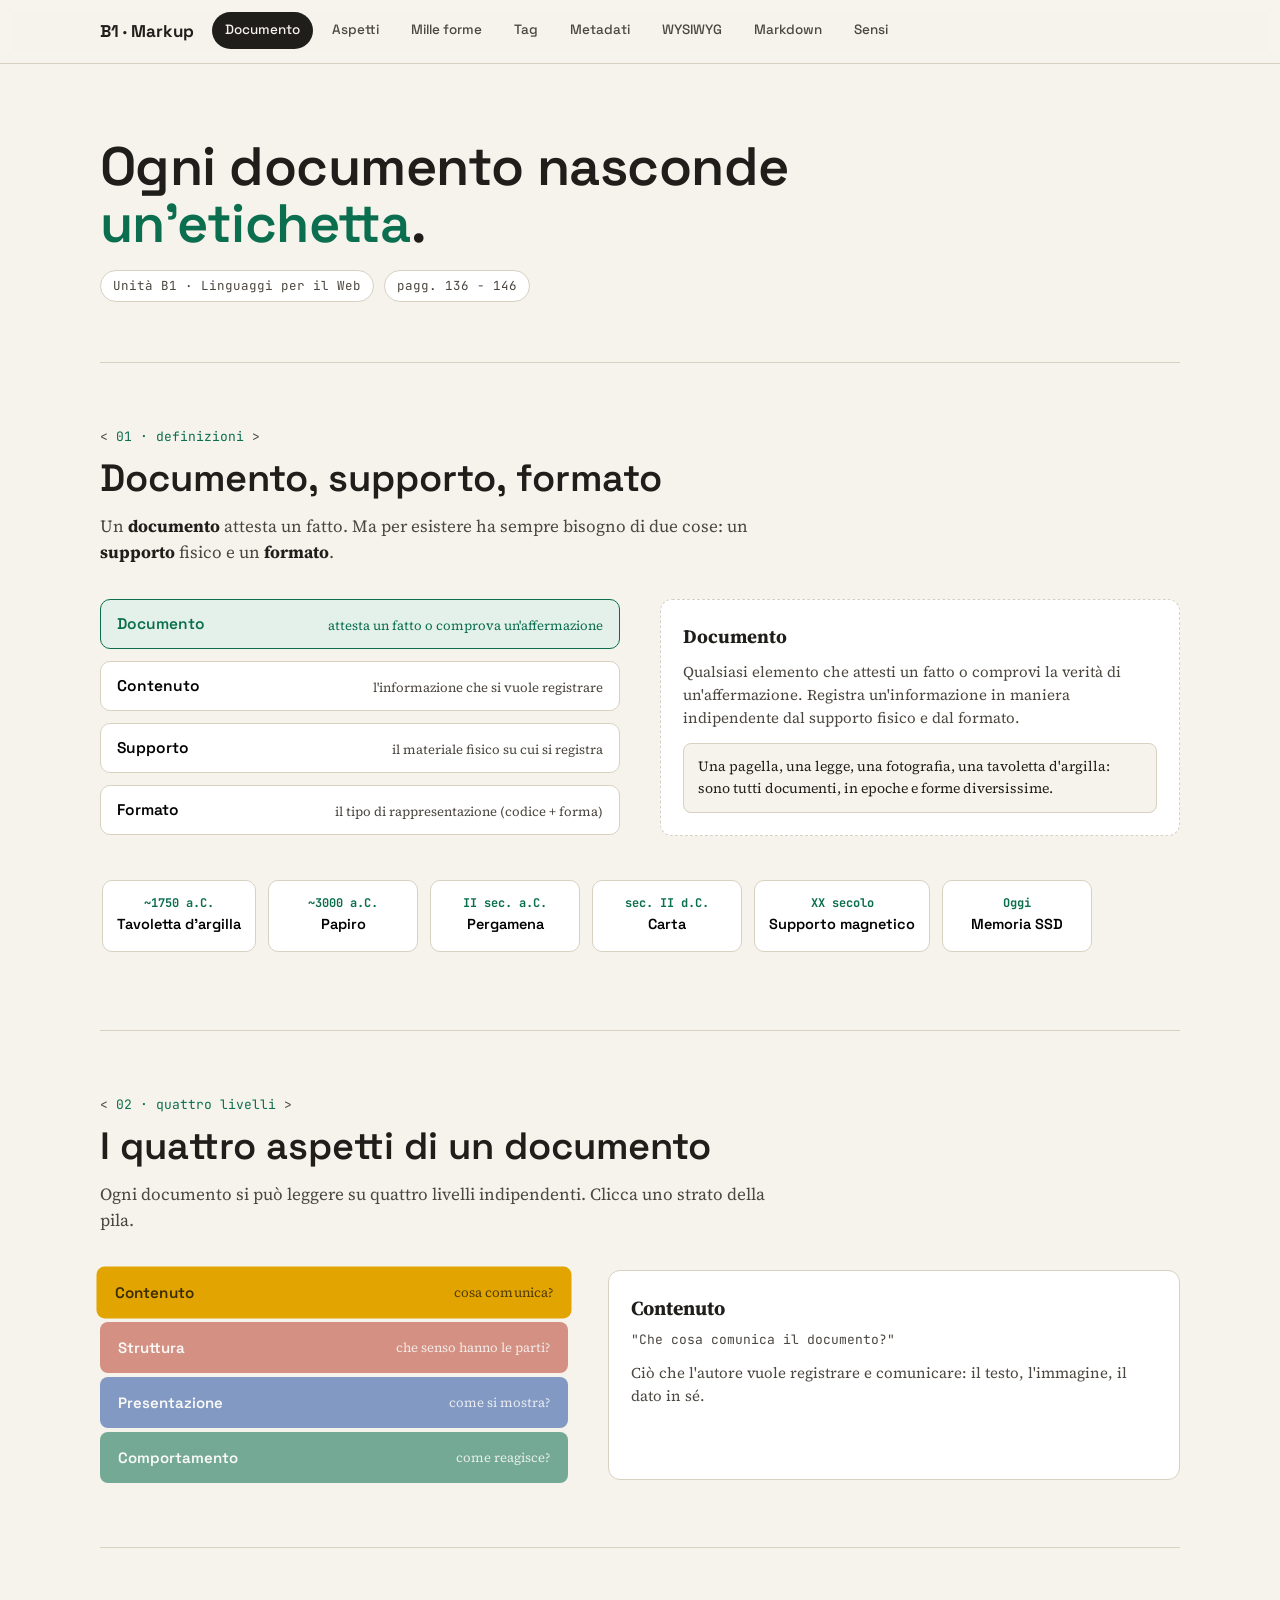
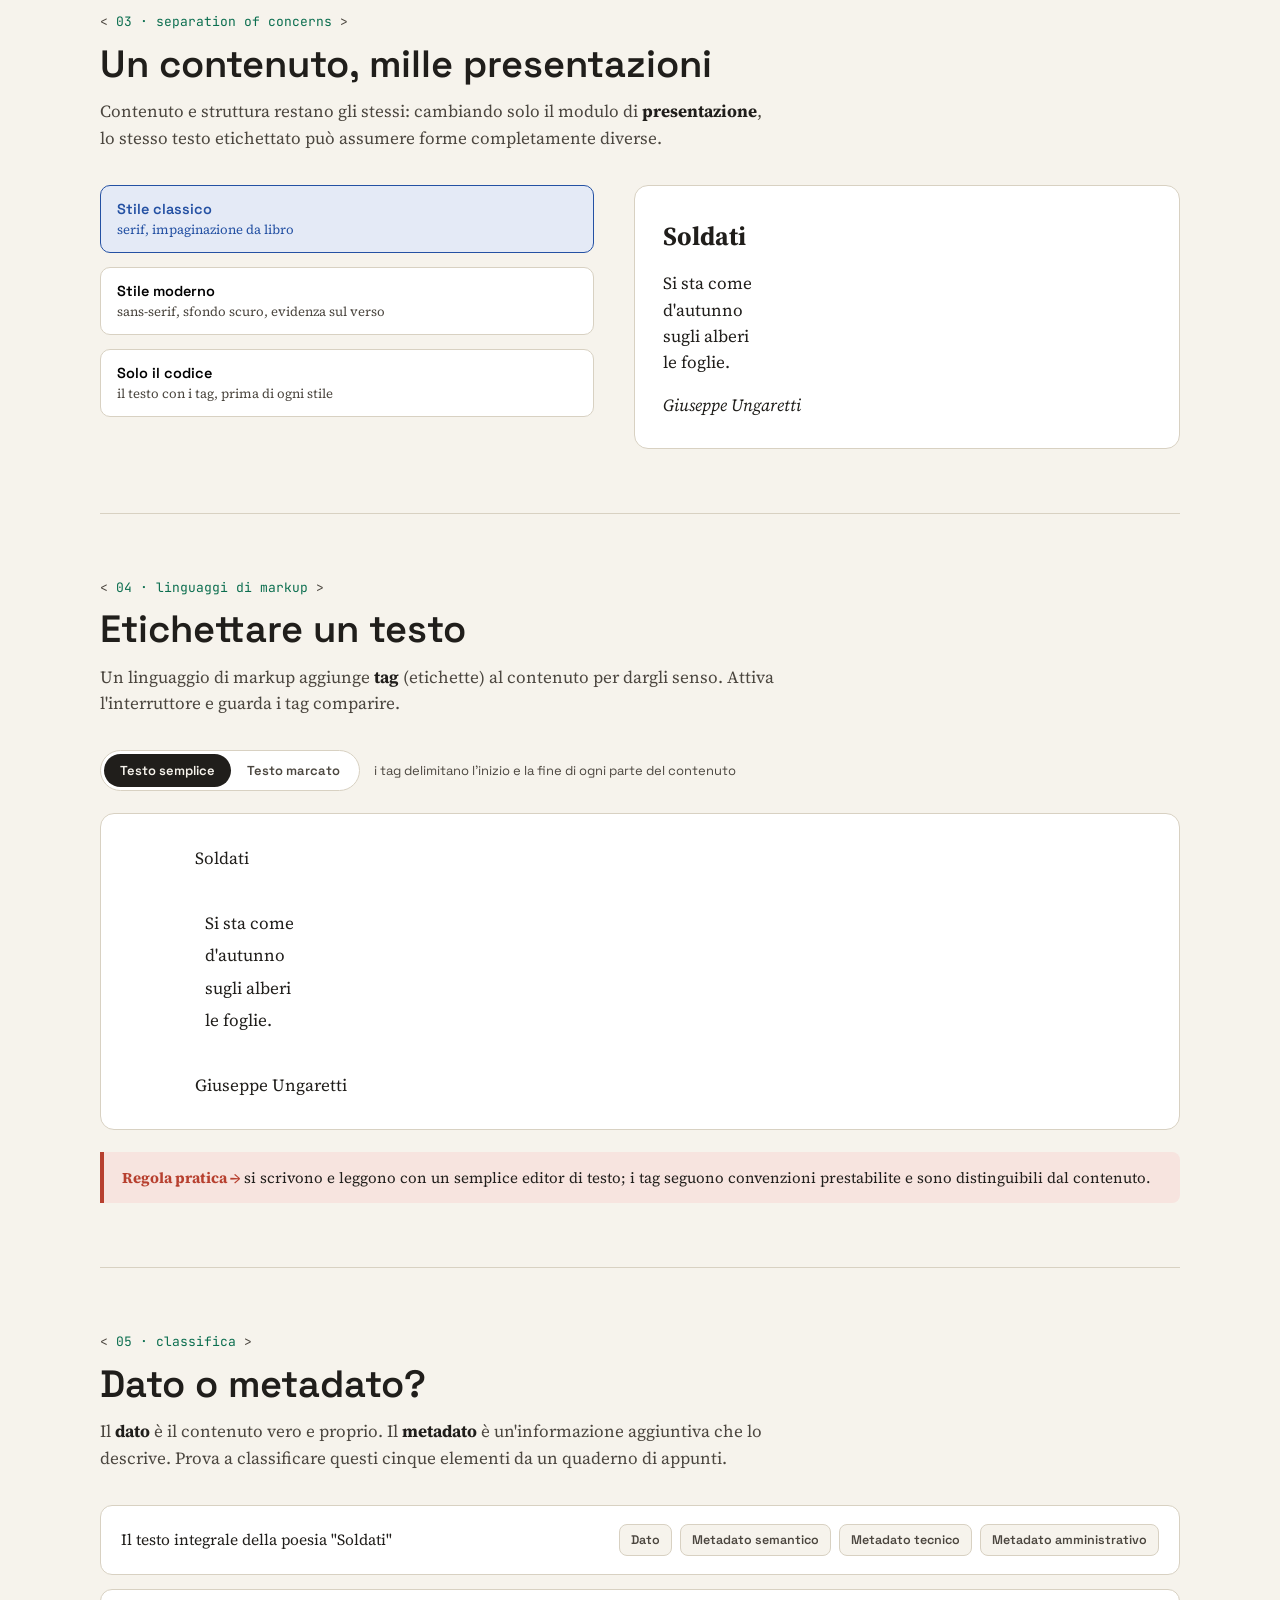
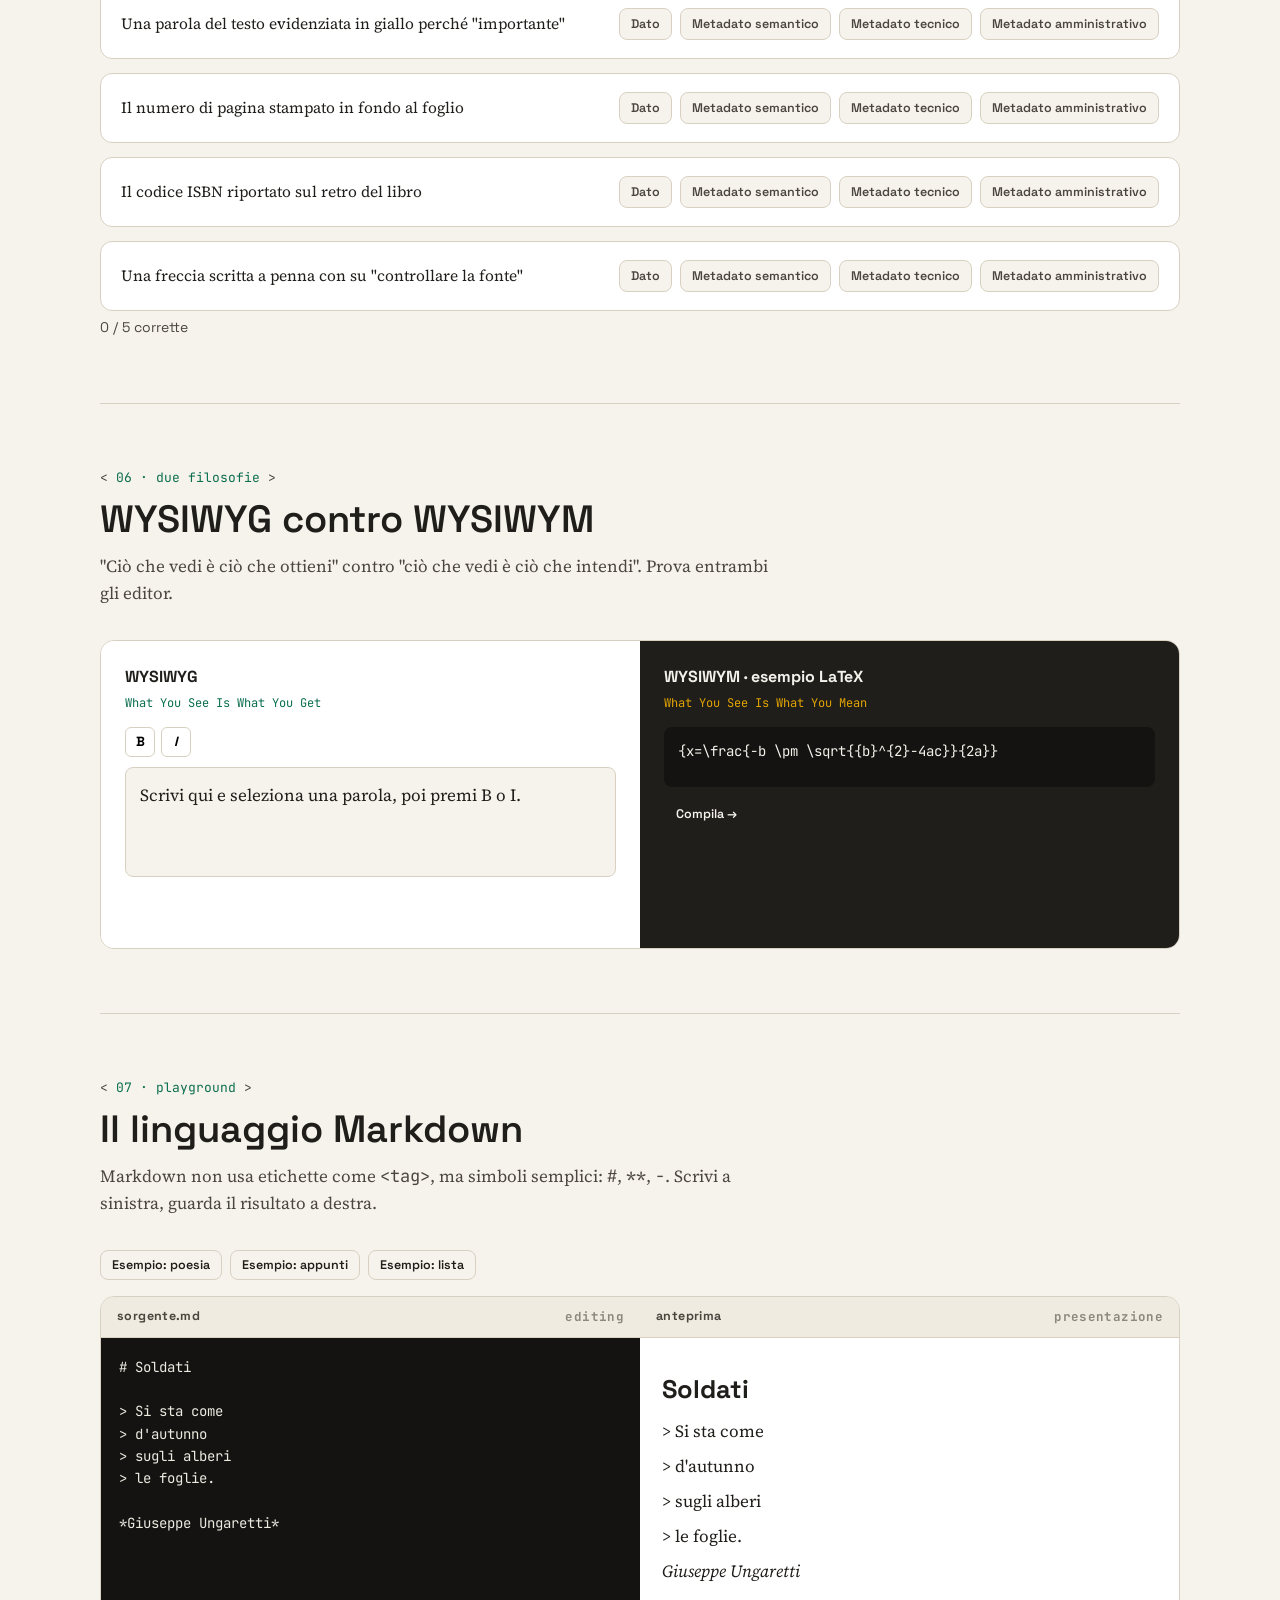
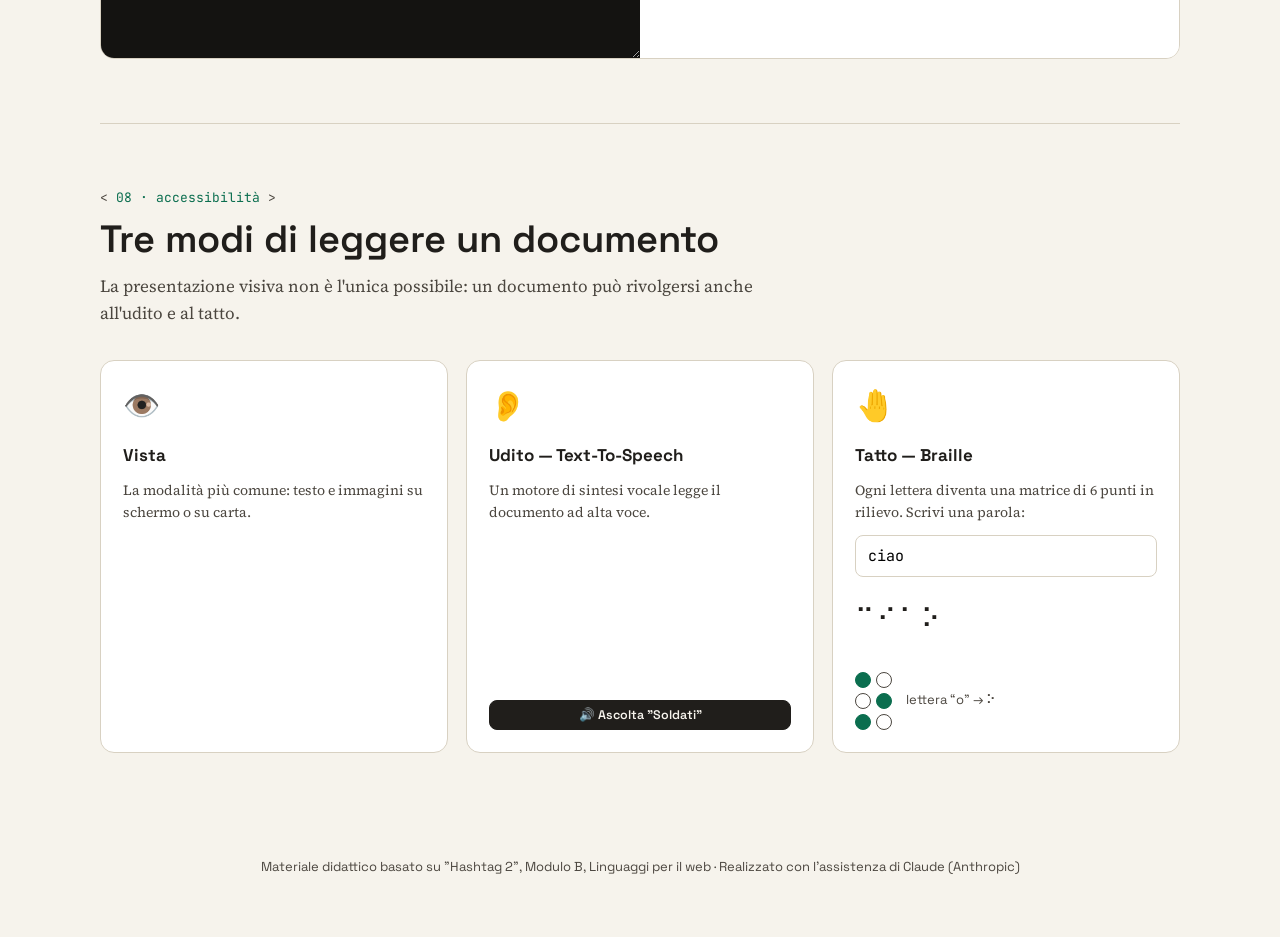
==== commit 56c9a482: "sincronizzazione locale e github" ====
--- a/01-documentiMarkup.html
+++ b/01-documentiMarkup.html
@@ -11,428 +11,8 @@
   <link
     href="https://fonts.googleapis.com/css2?family=Space+Grotesk:wght@400;500;600;700&family=Source+Serif+4:opsz,wght@8..60,400;8..60,500;8..60,600&family=JetBrains+Mono:wght@400;500;600;700&display=swap"
     rel="stylesheet">
+  <link rel="stylesheet" href="style.css">
   <style>
-    :root {
-      --paper: #F6F3EC;
-      --paper-2: #EFEBE0;
-      --ink: #201E1B;
-      --ink-soft: #4B463F;
-      --line: #D8D1C2;
-      --tag: #0B6E4F;
-      --tag-soft: #E4F0EA;
-      --amber: #E2A400;
-      --amber-soft: #FBF0CE;
-      --brick: #B7402F;
-      --brick-soft: #F7E4DF;
-      --blue: #2451A3;
-      --blue-soft: #E4EAF6;
-      --radius: 10px;
-      --serif: "Source Serif 4", Georgia, serif;
-      --sans: "Space Grotesk", "Helvetica Neue", Arial, sans-serif;
-      --mono: "JetBrains Mono", "Fira Code", ui-monospace, monospace;
-    }
-
-    * {
-      box-sizing: border-box
-    }
-
-    html {
-      scroll-behavior: smooth;
-      scroll-padding-top: 76px
-    }
-
-    @media (prefers-reduced-motion: reduce) {
-      html {
-        scroll-behavior: auto
-      }
-
-      * {
-        animation-duration: .001ms !important;
-        transition-duration: .001ms !important
-      }
-    }
-
-    body {
-      margin: 0;
-      background: var(--paper);
-      color: var(--ink);
-      font-family: var(--serif);
-      font-size: 17px;
-      line-height: 1.55;
-      -webkit-font-smoothing: antialiased;
-    }
-
-    ::selection {
-      background: var(--amber-soft);
-      color: var(--ink)
-    }
-
-    a {
-      color: var(--tag)
-    }
-
-    h1,
-    h2,
-    h3,
-    .sans {
-      font-family: var(--sans)
-    }
-
-    code,
-    .mono,
-    .tagchip {
-      font-family: var(--mono)
-    }
-
-    img {
-      max-width: 100%
-    }
-
-    .skip-link {
-      position: absolute;
-      left: -999px;
-      top: 0;
-      background: var(--ink);
-      color: var(--paper);
-      padding: 10px 16px;
-      z-index: 200
-    }
-
-    .skip-link:focus {
-      left: 8px;
-      top: 8px
-    }
-
-    :focus-visible {
-      outline: 3px solid var(--tag);
-      outline-offset: 2px
-    }
-
-    /* ---------- TOPBAR ---------- */
-    header.top {
-      position: sticky;
-      top: 0;
-      z-index: 100;
-      background: rgba(246, 243, 236, .92);
-      backdrop-filter: blur(6px);
-      border-bottom: 1px solid var(--line);
-    }
-
-    .top-inner {
-      max-width: 1120px;
-      margin: 0 auto;
-      padding: 12px 20px;
-      display: flex;
-      align-items: center;
-      gap: 18px;
-    }
-
-    .brand {
-      font-family: var(--sans);
-      font-weight: 700;
-      font-size: 17px;
-      display: flex;
-      align-items: center;
-      gap: 8px;
-      white-space: nowrap;
-      color: var(--ink);
-      text-decoration: none;
-    }
-
-    .brand .brk {
-      color: var(--tag);
-      font-family: var(--mono)
-    }
-
-    nav.pillnav {
-      display: flex;
-      gap: 6px;
-      overflow-x: auto;
-      scrollbar-width: none;
-      padding-bottom: 2px
-    }
-
-    nav.pillnav::-webkit-scrollbar {
-      display: none
-    }
-
-    nav.pillnav a {
-      font-family: var(--sans);
-      font-size: 13.5px;
-      font-weight: 500;
-      text-decoration: none;
-      color: var(--ink-soft);
-      padding: 7px 12px;
-      border-radius: 999px;
-      white-space: nowrap;
-      border: 1px solid transparent;
-      transition: background .15s, color .15s, border-color .15s;
-    }
-
-    nav.pillnav a:hover {
-      background: var(--paper-2)
-    }
-
-    nav.pillnav a.active {
-      background: var(--ink);
-      color: var(--paper)
-    }
-
-    /* ---------- LAYOUT ---------- */
-    main {
-      max-width: 1120px;
-      margin: 0 auto;
-      padding: 0 20px
-    }
-
-    section {
-      padding: 64px 0;
-      border-bottom: 1px solid var(--line)
-    }
-
-    section:last-of-type {
-      border-bottom: none
-    }
-
-    .section-head {
-      max-width: 680px;
-      margin-bottom: 34px
-    }
-
-    .kicker {
-      font-family: var(--mono);
-      font-size: 13px;
-      color: var(--tag);
-      display: flex;
-      align-items: center;
-      gap: 8px;
-      margin-bottom: 10px;
-    }
-
-    .kicker::before {
-      content: "<";
-      color: var(--ink-soft)
-    }
-
-    .kicker::after {
-      content: ">";
-      color: var(--ink-soft)
-    }
-
-    h2 {
-      font-size: clamp(28px, 4vw, 38px);
-      margin: 0 0 12px;
-      line-height: 1.15;
-      font-weight: 600
-    }
-
-    .lead {
-      font-size: 17px;
-      color: var(--ink-soft);
-      margin: 0
-    }
-
-    .lead strong {
-      color: var(--ink)
-    }
-
-    /* ---------- HERO ---------- */
-    .hero {
-      padding: 74px 0 60px;
-      position: relative
-    }
-
-    .hero-grid {
-      display: grid;
-      grid-template-columns: 3.15fr .85fr;
-      gap: 44px;
-      align-items: center
-    }
-
-    @media (max-width:860px) {
-      .hero-grid {
-        grid-template-columns: 1fr
-      }
-    }
-
-    .hero h1 {
-      font-size: clamp(34px, 5.4vw, 54px);
-      line-height: 1.06;
-      margin: 0 0 18px;
-      font-weight: 600;
-      letter-spacing: -.01em;
-    }
-
-    .hero h1 .accent {
-      color: var(--tag)
-    }
-
-    .hero p.sub {
-      font-size: 18px;
-      color: var(--ink-soft);
-      max-width: 46ch;
-      margin: 0 0 26px
-    }
-
-    .hero .meta {
-      display: flex;
-      gap: 10px;
-      flex-wrap: wrap;
-      font-family: var(--mono);
-      font-size: 12.5px;
-      color: var(--ink-soft)
-    }
-
-    .hero .meta span {
-      border: 1px solid var(--line);
-      padding: 5px 10px;
-      border-radius: 999px;
-      background: #fff
-    }
-
-    .tagviz {
-      background: var(--ink);
-      border-radius: 16px;
-      padding: 26px 24px;
-      color: #F4F1EA;
-      font-family: var(--mono);
-      font-size: 14.5px;
-      box-shadow: 0 18px 40px -22px rgba(20, 18, 15, .55);
-    }
-
-    .tagviz .win {
-      display: flex;
-      gap: 6px;
-      margin-bottom: 16px
-    }
-
-    .tagviz .win i {
-      width: 10px;
-      height: 10px;
-      border-radius: 50%;
-      display: block;
-      background: #5b564c
-    }
-
-    .tagviz pre {
-      margin: 0;
-      white-space: pre-wrap;
-      line-height: 1.7
-    }
-
-    .tagviz .t {
-      color: #7FD4A8
-    }
-
-    .tagviz .a {
-      color: #E8C46A
-    }
-
-    .tagviz .s {
-      color: #F4F1EA
-    }
-
-    .tagviz .c {
-      color: #8FAEE0
-    }
-
-    /* ---------- CARD BASICS ---------- */
-    .card {
-      background: #fff;
-      border: 1px solid var(--line);
-      border-radius: var(--radius);
-      padding: 20px;
-    }
-
-    .btn {
-      font-family: var(--sans);
-      font-weight: 600;
-      font-size: 14px;
-      cursor: pointer;
-      border: 1px solid var(--ink);
-      background: var(--ink);
-      color: var(--paper);
-      padding: 9px 16px;
-      border-radius: 8px;
-      transition: transform .12s, background .15s;
-    }
-
-    .btn:hover {
-      background: #3a352d
-    }
-
-    .btn:active {
-      transform: translateY(1px)
-    }
-
-    .btn.ghost {
-      background: transparent;
-      color: var(--ink);
-      border-color: var(--line)
-    }
-
-    .btn.ghost:hover {
-      border-color: var(--ink)
-    }
-
-    .btn.small {
-      padding: 6px 11px;
-      font-size: 12.5px
-    }
-
-    .btn[disabled] {
-      opacity: .45;
-      cursor: default
-    }
-
-    .pill-toggle {
-      display: inline-flex;
-      border: 1px solid var(--line);
-      border-radius: 999px;
-      padding: 3px;
-      background: #fff
-    }
-
-    .pill-toggle button {
-      font-family: var(--sans);
-      font-weight: 600;
-      font-size: 13px;
-      border: none;
-      background: transparent;
-      padding: 8px 16px;
-      border-radius: 999px;
-      cursor: pointer;
-      color: var(--ink-soft);
-    }
-
-    .pill-toggle button.active {
-      background: var(--ink);
-      color: var(--paper)
-    }
-
-    .tagchip {
-      display: inline-block;
-      font-size: 12.5px;
-      padding: 2px 7px;
-      border-radius: 5px;
-      background: var(--tag-soft);
-      color: var(--tag);
-      font-weight: 600;
-      border: 1px solid #cdeada;
-    }
-
-    .note-callout {
-      border-left: 4px solid var(--brick);
-      background: var(--brick-soft);
-      padding: 14px 18px;
-      border-radius: 0 8px 8px 0;
-      font-size: 15px;
-    }
-
-    .note-callout strong {
-      color: var(--brick)
-    }
-
     /* ===================== SEZIONE 1: documento ===================== */
     .doc-diagram {
       display: grid;
@@ -1340,7 +920,6 @@
         <a href="#wysiwyg">WYSIWYG</a>
         <a href="#markdown">Markdown</a>
         <a href="#sensi">Sensi</a>
-        <a href="#verifica">Verifica</a>
       </nav>
     </div>
   </header>
@@ -1588,21 +1167,9 @@
     (Anthropic)
   </footer>
 
+  <script src="site.js"></script>
+
   <script>
-    /* ============ NAV ACTIVE STATE ============ */
-    (function () {
-      const links = document.querySelectorAll('#pillnav a');
-      const sections = [...links].map(l => document.querySelector(l.getAttribute('href')));
-      const io = new IntersectionObserver((entries) => {
-        entries.forEach(e => {
-          if (e.isIntersecting) {
-            const id = '#' + e.target.id;
-            links.forEach(l => l.classList.toggle('active', l.getAttribute('href') === id));
-          }
-        });
-      }, { rootMargin: '-40% 0px -55% 0px' });
-      sections.forEach(s => s && io.observe(s));
-    })();
 
     /* ============ SEZIONE 1: DOCUMENTO ============ */
     (function () {
@@ -1912,6 +1479,7 @@
 
 
   </script>
+  <!--commento di test-->
 </body>
 
 </html>
--- a/style.css
+++ b/style.css
@@ -0,0 +1,169 @@
+/* =========================================================
+   STYLE.CSS — foglio di stile condiviso
+   Modulo B · Linguaggi per il Web
+   Usato da: index.html, 01-documentiMarkup.html, 02-Web.html, 03-UsoGitub.html
+   ========================================================= */
+
+:root {
+  --paper: #F6F3EC;
+  --paper-2: #EFEBE0;
+  --ink: #201E1B;
+  --ink-soft: #4B463F;
+  --line: #D8D1C2;
+  --line-soft: #E7E1D2;
+  --tag: #0B6E4F;
+  --tag-soft: #E4F0EA;
+  --amber: #E2A400;
+  --amber-soft: #FBF0CE;
+  --brick: #B7402F;
+  --brick-soft: #F7E4DF;
+  --blue: #2451A3;
+  --blue-soft: #E4EAF6;
+  --radius: 10px;
+  --serif: "Source Serif 4", Georgia, serif;
+  --sans: "Space Grotesk", "Helvetica Neue", Arial, sans-serif;
+  --mono: "JetBrains Mono", "Fira Code", ui-monospace, monospace;
+}
+
+* { box-sizing: border-box }
+
+html { scroll-behavior: smooth; scroll-padding-top: 76px }
+
+@media (prefers-reduced-motion: reduce) {
+  html { scroll-behavior: auto }
+  * { animation-duration: .001ms !important; transition-duration: .001ms !important }
+}
+
+body {
+  margin: 0;
+  background: var(--paper);
+  color: var(--ink);
+  font-family: var(--serif);
+  font-size: 17px;
+  line-height: 1.55;
+  -webkit-font-smoothing: antialiased;
+}
+
+::selection { background: var(--amber-soft); color: var(--ink) }
+
+a { color: var(--tag) }
+
+h1, h2, h3, .sans { font-family: var(--sans) }
+
+code, .mono, .tagchip { font-family: var(--mono) }
+
+img { max-width: 100% }
+
+.skip-link {
+  position: absolute; left: -999px; top: 0;
+  background: var(--ink); color: var(--paper);
+  padding: 10px 16px; z-index: 200;
+}
+.skip-link:focus { left: 8px; top: 8px }
+
+:focus-visible { outline: 3px solid var(--tag); outline-offset: 2px }
+
+/* ---------- TOPBAR ---------- */
+header.top {
+  position: sticky; top: 0; z-index: 100;
+  background: rgba(246, 243, 236, .92);
+  backdrop-filter: blur(6px);
+  border-bottom: 1px solid var(--line);
+}
+.top-inner {
+  max-width: 1120px; margin: 0 auto; padding: 12px 20px;
+  display: flex; align-items: center; gap: 18px;
+}
+.brand {
+  font-family: var(--sans); font-weight: 700; font-size: 17px;
+  display: flex; align-items: center; gap: 8px; white-space: nowrap;
+  color: var(--ink); text-decoration: none;
+}
+.brand .brk { color: var(--tag); font-family: var(--mono) }
+
+nav.pillnav { display: flex; gap: 6px; overflow-x: auto; scrollbar-width: none; padding-bottom: 2px }
+nav.pillnav::-webkit-scrollbar { display: none }
+nav.pillnav a {
+  font-family: var(--sans); font-size: 13.5px; font-weight: 500;
+  text-decoration: none; color: var(--ink-soft);
+  padding: 7px 12px; border-radius: 999px; white-space: nowrap;
+  border: 1px solid transparent;
+  transition: background .15s, color .15s, border-color .15s;
+}
+nav.pillnav a:hover { background: var(--paper-2) }
+nav.pillnav a.active { background: var(--ink); color: var(--paper) }
+
+/* ---------- LAYOUT ---------- */
+main { max-width: 1120px; margin: 0 auto; padding: 0 20px }
+section { padding: 64px 0; border-bottom: 1px solid var(--line); position: relative }
+section:last-of-type { border-bottom: none }
+
+.section-head { max-width: 680px; margin-bottom: 34px }
+.kicker {
+  font-family: var(--mono); font-size: 13px; color: var(--tag);
+  display: flex; align-items: center; gap: 8px; margin-bottom: 10px;
+}
+.kicker::before { content: "<"; color: var(--ink-soft) }
+.kicker::after { content: ">"; color: var(--ink-soft) }
+
+h2 { font-size: clamp(28px, 4vw, 38px); margin: 0 0 12px; line-height: 1.15; font-weight: 600 }
+.lead { font-size: 17px; color: var(--ink-soft); margin: 0 }
+.lead strong { color: var(--ink) }
+
+/* ---------- HERO ---------- */
+.hero { padding: 74px 0 60px; position: relative }
+.hero-grid { display: grid; grid-template-columns: 3.15fr .85fr; gap: 44px; align-items: center }
+@media (max-width:860px) { .hero-grid { grid-template-columns: 1fr } }
+.hero h1 { font-size: clamp(34px, 5.4vw, 54px); line-height: 1.06; margin: 0 0 18px; font-weight: 600; letter-spacing: -.01em }
+.hero h1 .accent { color: var(--tag) }
+.hero p.sub { font-size: 18px; color: var(--ink-soft); max-width: 48ch; margin: 0 0 26px }
+.hero .meta { display: flex; gap: 10px; flex-wrap: wrap; font-family: var(--mono); font-size: 12.5px; color: var(--ink-soft) }
+.hero .meta span { border: 1px solid var(--line); padding: 5px 12px; border-radius: 999px; background: #fff }
+.meta-pill {
+  display: inline-block; font-family: var(--mono); font-size: 12px; color: var(--ink-soft);
+  border: 1px solid var(--line); padding: 2px 10px; border-radius: 999px;
+  background: #fff; vertical-align: middle; margin-left: 6px;
+}
+
+/* terminal / code preview box — riusabile per demo da riga di comando */
+.tagviz { background: var(--ink); border-radius: 16px; padding: 26px 24px; color: #F4F1EA; font-family: var(--mono); font-size: 14.5px; box-shadow: 0 18px 40px -22px rgba(20, 18, 15, .55) }
+.tagviz .win { display: flex; gap: 6px; margin-bottom: 16px }
+.tagviz .win i { width: 10px; height: 10px; border-radius: 50%; display: block; background: #5b564c }
+.tagviz pre { margin: 0; white-space: pre-wrap; line-height: 1.7 }
+.tagviz .t { color: #7FD4A8 }
+.tagviz .a { color: #E8C46A }
+.tagviz .s { color: #F4F1EA }
+.tagviz .c { color: #8FAEE0 }
+
+/* ---------- CARD / PANEL BASICS ---------- */
+.card, .panel { background: #fff; border: 1px solid var(--line); border-radius: var(--radius); padding: 20px }
+
+.btn {
+  font-family: var(--sans); font-weight: 600; font-size: 14px; cursor: pointer;
+  border: 1px solid var(--ink); background: var(--ink); color: var(--paper);
+  padding: 9px 16px; border-radius: 8px; transition: transform .12s, background .15s;
+}
+.btn:hover { background: #3a352d }
+.btn:active { transform: translateY(1px) }
+.btn.primary { background: var(--tag); border-color: var(--tag); color: #fff }
+.btn.primary:hover { background: #095A40 }
+.btn.ghost { background: transparent; color: var(--ink); border-color: var(--line) }
+.btn.ghost:hover { border-color: var(--ink) }
+.btn.small { padding: 6px 11px; font-size: 12.5px }
+.btn[disabled] { opacity: .45; cursor: default }
+
+.pill-toggle { display: inline-flex; border: 1px solid var(--line); border-radius: 999px; padding: 3px; background: #fff }
+.pill-toggle button { font-family: var(--sans); font-weight: 600; font-size: 13px; border: none; background: transparent; padding: 8px 16px; border-radius: 999px; cursor: pointer; color: var(--ink-soft) }
+.pill-toggle button.active { background: var(--ink); color: var(--paper) }
+
+.tagchip { display: inline-block; font-size: 12.5px; padding: 2px 7px; border-radius: 5px; background: var(--tag-soft); color: var(--tag); font-weight: 600; border: 1px solid #cdeada }
+
+.note-callout { border-left: 4px solid var(--brick); background: var(--brick-soft); padding: 14px 18px; border-radius: 0 8px 8px 0; font-size: 15px }
+.note-callout strong { color: var(--brick) }
+
+.two-col-note { display: grid; grid-template-columns: 1fr 1fr; gap: 16px; margin-top: 20px }
+@media (max-width:700px) { .two-col-note { grid-template-columns: 1fr } }
+
+/* ---------- FOOTER ---------- */
+footer { padding: 40px 20px 60px; text-align: center; font-family: var(--sans); font-size: 13px; color: var(--ink-soft) }
+footer a { color: var(--ink-soft) }
